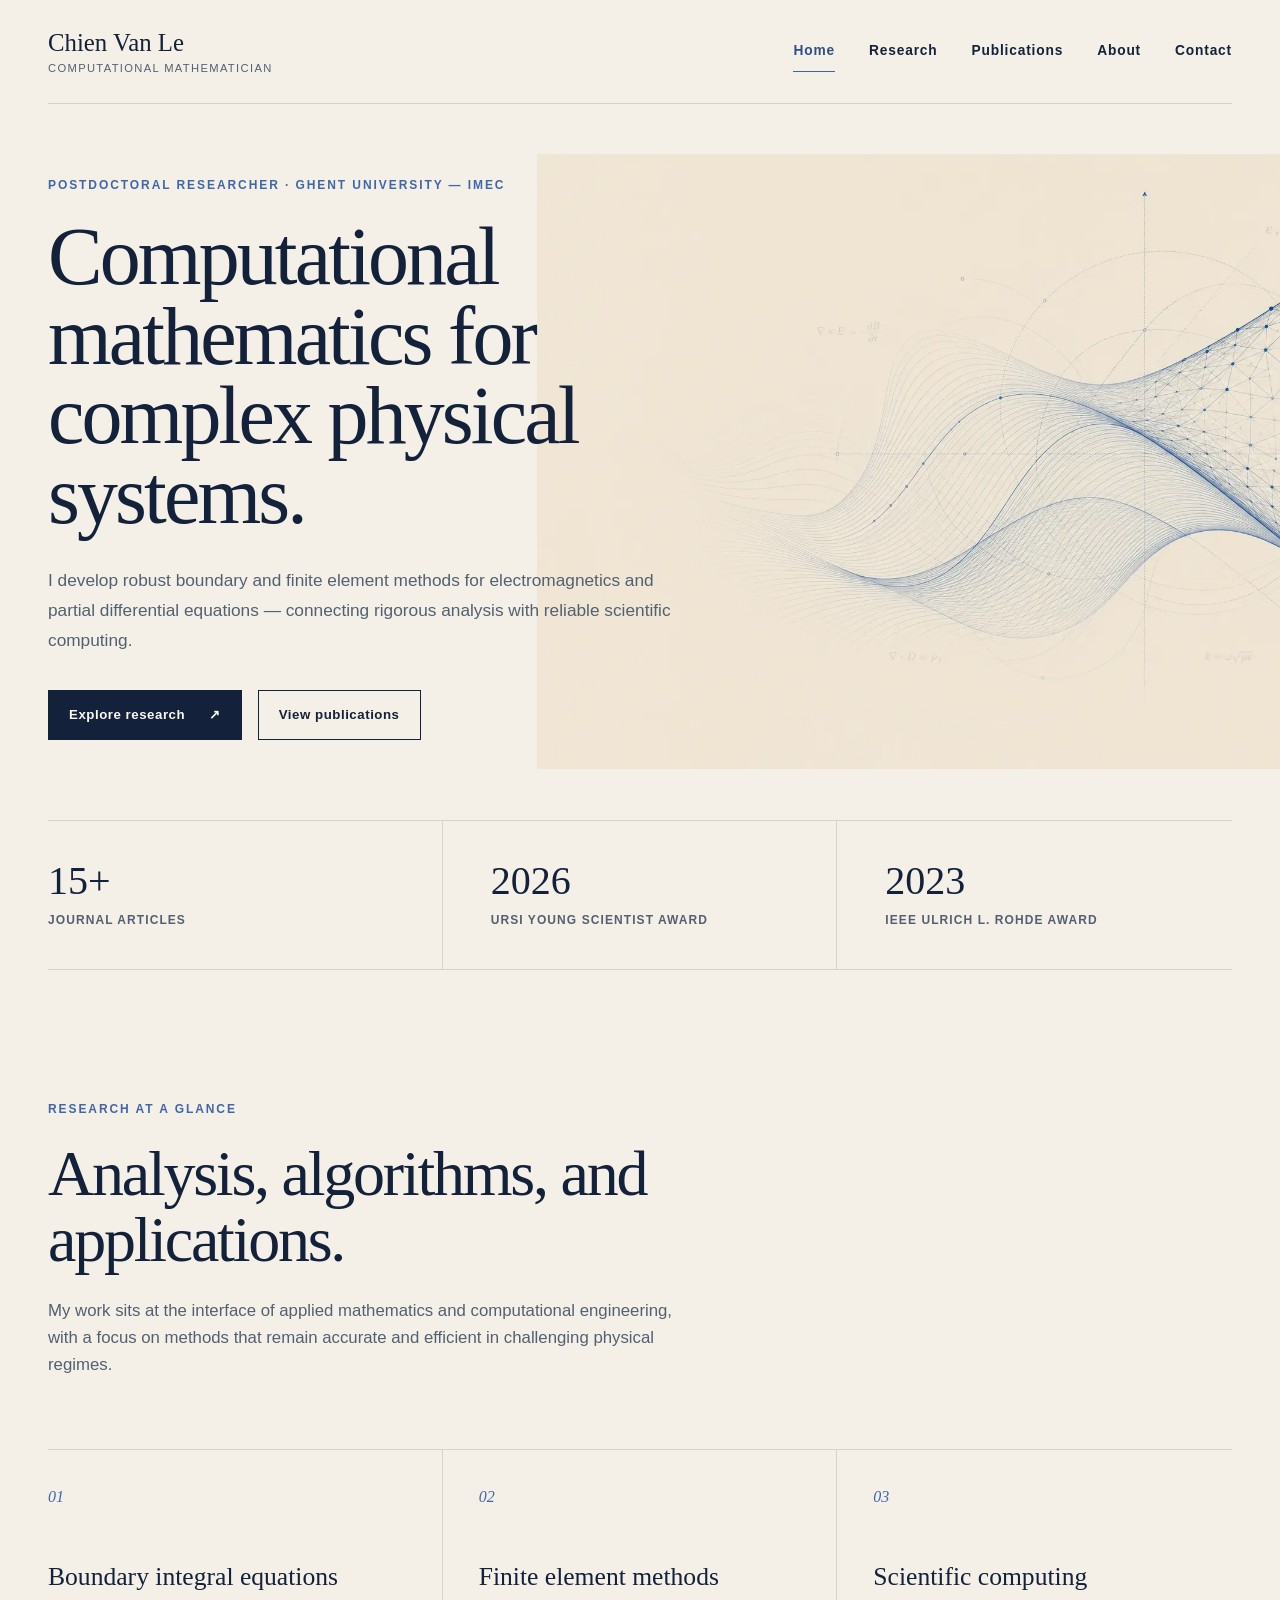
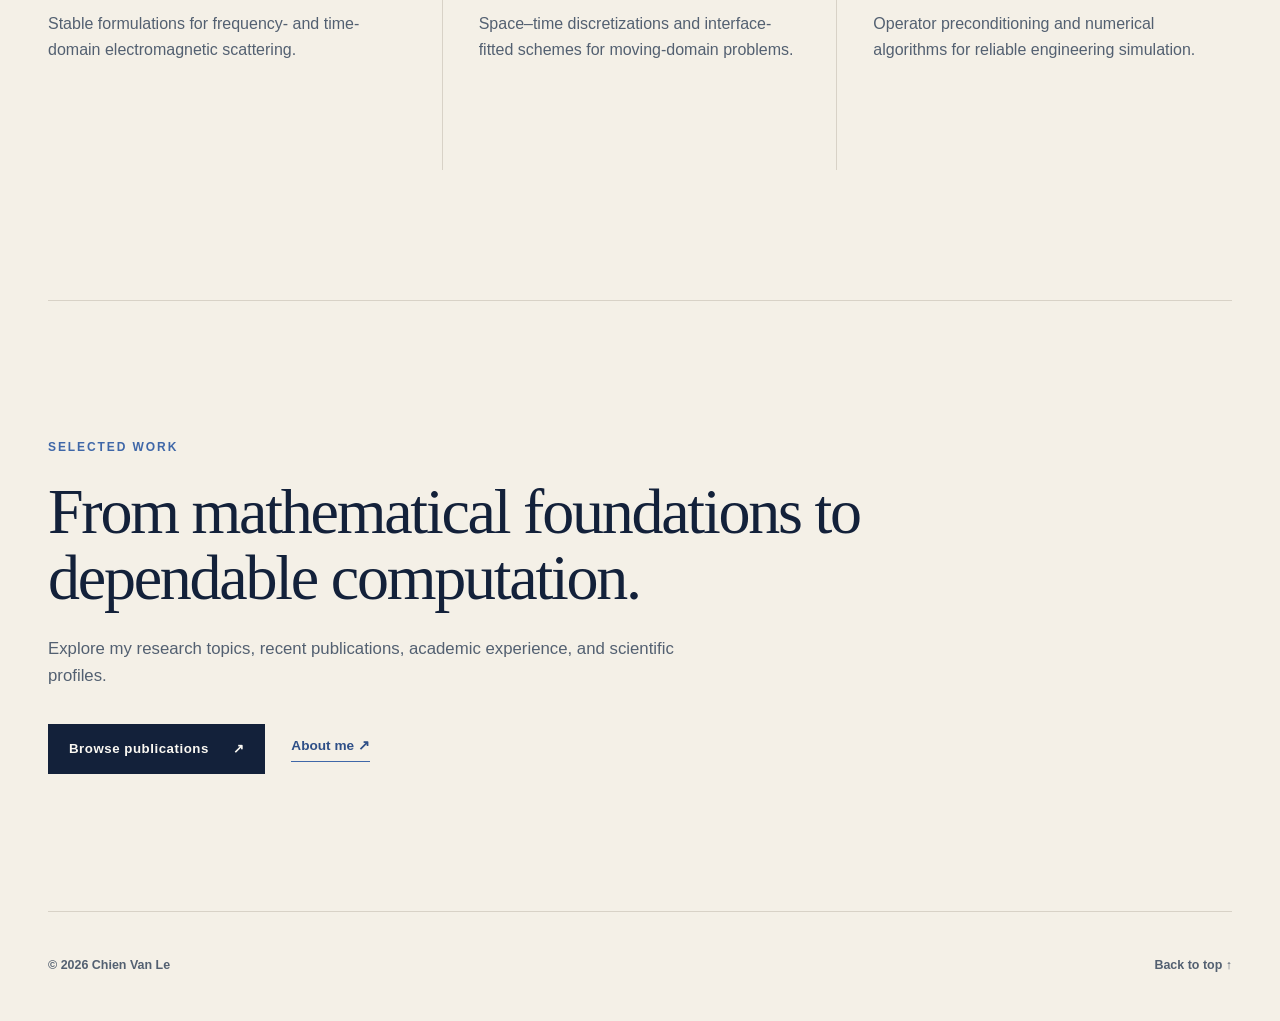
==== index.html @ b1a0a0b7 "finalized" ====
<!doctype html>
<html lang="en">
  <head>
    <meta charset="UTF-8" />
    <meta name="viewport" content="width=device-width, initial-scale=1.0" />
    <meta name="description" content="Academic website of Chien Van Le" />
    <meta name="theme-color" content="#f4f0e7" />
    <title>Academic website of Chien Van Le</title>
    <link rel="icon" href="assets/favicon.svg" type="image/svg+xml" />
    <link rel="stylesheet" href="styles.css" />
  </head>
  <body>
    <main>
      <header class="site-header">
        <a class="brand" href="index.html"><span>Chien Van Le</span><small>Computational mathematician</small></a>
        <nav aria-label="Main navigation">
          <a class="active" href="index.html" aria-current="page">Home</a>
          <a href="research.html">Research</a>
          <a href="publications.html">Publications</a>
          <a href="about.html">About</a>
          <a href="contact.html">Contact</a>
        </nav>
      </header>

      <section class="hero" id="top">
        <div class="hero-copy">
          <p class="eyebrow">Postdoctoral Researcher · Ghent University — imec</p>
          <h1>Computational mathematics for complex physical systems.</h1>
          <p class="intro">
            I develop robust boundary and finite element methods for electromagnetics and partial differential equations —
            connecting rigorous analysis with reliable scientific computing.
          </p>
          <div class="hero-actions">
            <a class="button primary" href="research.html">Explore research <span aria-hidden="true">↗</span></a>
            <a class="button secondary" href="publications.html">View publications</a>
          </div>
        </div>
        <div class="hero-art">
          <img class="editorial-background" src="assets/editorial-mathematics-hero.webp" alt="" width="1365" height="1024" aria-hidden="true" />
        </div>
      </section>

      <section class="highlights" aria-label="Career highlights">
        <div><strong>15+</strong><span>Journal articles</span></div>
        <div><strong>2026</strong><span>URSI Young Scientist Award</span></div>
        <div><strong>2023</strong><span>IEEE Ulrich L. Rohde Award</span></div>
      </section>

      <section class="section research-section">
        <div class="section-heading">
          <p class="eyebrow">Research at a glance</p>
          <h2>Analysis, algorithms, and applications.</h2>
          <p>
            My work sits at the interface of applied mathematics and
            computational engineering, with a focus on methods that remain
            accurate and efficient in challenging physical regimes.
          </p>
        </div>
        <div class="research-grid">
          <article><span>01</span><h3>Boundary integral equations</h3><p>Stable formulations for frequency- and time-domain electromagnetic scattering.</p></article>
          <article><span>02</span><h3>Finite element methods</h3><p>Space–time discretizations and interface-fitted schemes for moving-domain problems.</p></article>
          <article><span>03</span><h3>Scientific computing</h3><p>Operator preconditioning and numerical algorithms for reliable engineering simulation.</p></article>
        </div>
      </section>

      <section class="contact-section">
        <p class="eyebrow">Selected work</p>
        <h2>From mathematical foundations to dependable computation.</h2>
        <p>Explore my research topics, recent publications, academic experience, and scientific profiles.</p>
        <div class="contact-actions">
          <a class="button primary" href="publications.html">Browse publications <span aria-hidden="true">↗</span></a>
          <a class="text-link" href="about.html">About me ↗</a>
        </div>
      </section>

      <footer><span>© 2026 Chien Van Le</span><a href="#top">Back to top ↑</a></footer>
    </main>
  </body>
</html>
---- styles.css ----
:root {
  --ivory: #f4f0e7;
  --paper: #faf8f2;
  --ink: #13213a;
  --ink-soft: #536071;
  --cobalt: #3f67a8;
  --cobalt-dark: #2e4f87;
  --rule: #d8d2c7;
  --serif: Georgia, "Times New Roman", serif;
  --sans: Arial, Helvetica, sans-serif;
}

* {
  box-sizing: border-box;
}

[hidden] {
  display: none !important;
}

html {
  scroll-behavior: smooth;
}

body {
  margin: 0;
  background: var(--ivory);
  color: var(--ink);
  font-family: var(--sans);
  font-size: 16px;
  line-height: 1.6;
}

a {
  color: inherit;
  text-decoration: none;
}

button,
a {
  -webkit-tap-highlight-color: transparent;
}

button:focus-visible,
a:focus-visible {
  outline: 3px solid rgba(63, 103, 168, 0.35);
  outline-offset: 4px;
}

main {
  overflow: hidden;
}

.site-header,
.hero,
.highlights,
.section,
.contact-section,
footer {
  width: min(100% - 96px, 1280px);
  margin-inline: auto;
}

.site-header {
  min-height: 104px;
  display: flex;
  align-items: center;
  justify-content: space-between;
  border-bottom: 1px solid var(--rule);
}

.brand {
  display: flex;
  flex-direction: column;
  line-height: 1.2;
}

.brand span {
  font-family: var(--serif);
  font-size: 1.55rem;
}

.brand small {
  margin-top: 4px;
  color: var(--ink-soft);
  font-size: 0.7rem;
  letter-spacing: 0.12em;
  text-transform: uppercase;
}

nav {
  display: flex;
  gap: 34px;
}

nav a {
  position: relative;
  font-size: 0.86rem;
  font-weight: 700;
  letter-spacing: 0.06em;
}

nav a::after {
  content: "";
  position: absolute;
  right: 0;
  bottom: -9px;
  left: 0;
  height: 1px;
  background: var(--cobalt);
  transform: scaleX(0);
  transition: transform 220ms ease;
}

nav a:hover::after {
  transform: scaleX(1);
}

nav a.active {
  color: var(--cobalt-dark);
}

nav a.active::after {
  transform: scaleX(1);
}

.page-grid {
  display: grid;
  grid-template-columns: minmax(210px, 0.34fr) minmax(0, 1fr);
  gap: 80px;
}

.page-aside {
  color: var(--ink-soft);
  font-size: 0.88rem;
}

.page-aside p {
  position: sticky;
  top: 32px;
}

.content-stack {
  display: grid;
  gap: 70px;
}

.content-stack > section {
  padding-bottom: 60px;
  border-bottom: 1px solid var(--rule);
}

.content-stack > section:last-child {
  padding-bottom: 0;
  border-bottom: 0;
}

.content-stack h2 {
  margin-bottom: 28px;
  font-size: clamp(2.3rem, 4vw, 3.8rem);
  line-height: 1.05;
}

.content-stack h3 {
  font-family: var(--serif);
  font-size: 1.45rem;
  font-weight: 400;
}

.clean-list {
  margin: 0;
  padding: 0;
  list-style: none;
  border-top: 1px solid var(--ink);
}

.clean-list li {
  display: grid;
  grid-template-columns: 120px 1fr;
  gap: 28px;
  padding: 24px 0;
  border-bottom: 1px solid var(--rule);
}

.clean-list time {
  color: var(--cobalt);
  font-size: 0.75rem;
  font-weight: 800;
  letter-spacing: 0.08em;
}

.profile-links {
  display: grid;
  grid-template-columns: repeat(2, minmax(0, 1fr));
  gap: 12px;
}

.profile-links a,
.contact-card {
  padding: 22px;
  border: 1px solid var(--rule);
  background: rgba(250, 248, 242, 0.42);
}

.contact-grid {
  display: grid;
  grid-template-columns: repeat(2, minmax(0, 1fr));
  gap: 20px;
}

.contact-card h3 {
  margin-bottom: 12px;
}

.contact-card p {
  margin-bottom: 6px;
  color: var(--ink-soft);
}

.publication-summary {
  color: var(--ink-soft);
  font-size: 0.9rem;
}

.hero {
  min-height: 670px;
  display: grid;
  grid-template-columns: minmax(0, 1.08fr) minmax(390px, 0.92fr);
  align-items: center;
  position: relative;
}

.hero-copy {
  position: relative;
  z-index: 2;
  padding: 72px 0 80px;
  animation: reveal 700ms ease both;
}

.eyebrow {
  margin: 0 0 22px;
  color: var(--cobalt);
  font-size: 0.75rem;
  font-weight: 800;
  letter-spacing: 0.16em;
  text-transform: uppercase;
}

h1,
h2,
h3,
p {
  margin-top: 0;
}

h1,
h2 {
  font-family: var(--serif);
  font-weight: 400;
  letter-spacing: -0.035em;
}

h1 {
  max-width: 800px;
  margin-bottom: 30px;
  font-size: clamp(4rem, 6.4vw, 6rem);
  line-height: 0.97;
}

.intro {
  max-width: 680px;
  margin-bottom: 34px;
  color: var(--ink-soft);
  font-size: 1.08rem;
  line-height: 1.75;
}

.hero-actions,
.contact-actions {
  display: flex;
  align-items: center;
  flex-wrap: wrap;
  gap: 16px;
}

.button {
  min-height: 50px;
  display: inline-flex;
  align-items: center;
  justify-content: center;
  gap: 24px;
  padding: 12px 20px;
  border: 1px solid var(--ink);
  font-size: 0.83rem;
  font-weight: 800;
  letter-spacing: 0.04em;
  transition:
    background 220ms ease,
    color 220ms ease,
    transform 220ms ease;
}

.button:hover {
  transform: translateY(-2px);
}

.button.primary {
  background: var(--ink);
  color: var(--paper);
}

.button.primary:hover {
  background: var(--cobalt-dark);
  border-color: var(--cobalt-dark);
}

.button.secondary:hover {
  background: rgba(63, 103, 168, 0.08);
}

.hero-art {
  width: 820px;
  height: 680px;
  margin-left: -150px;
  display: grid;
  place-items: center;
  pointer-events: none;
}

.editorial-background {
  width: 100%;
  height: 100%;
  display: block;
  object-fit: contain;
  mix-blend-mode: multiply;
}

.field-lines {
  width: 100%;
  height: 100%;
  overflow: visible;
}

.field-lines .contours,
.field-lines .mesh {
  fill: none;
  stroke: var(--cobalt);
  stroke-width: 1;
  vector-effect: non-scaling-stroke;
}

.field-lines .contours {
  opacity: 0.36;
  stroke-width: 1.2;
}

.field-lines .mesh {
  opacity: 0.2;
}

.field-lines .nodes {
  fill: var(--cobalt);
  opacity: 0.48;
}

.field-lines text {
  fill: var(--cobalt);
  font-family: var(--serif);
  font-size: 14px;
  opacity: 0.52;
}

.highlights {
  min-height: 150px;
  display: grid;
  grid-template-columns: repeat(3, 1fr);
  border-top: 1px solid var(--rule);
  border-bottom: 1px solid var(--rule);
}

.highlights div {
  display: flex;
  flex-direction: column;
  justify-content: center;
  padding: 28px 48px;
  border-right: 1px solid var(--rule);
}

.highlights div:first-child {
  padding-left: 0;
}

.highlights div:last-child {
  border-right: 0;
}

.highlights strong {
  font-family: var(--serif);
  font-size: 2.5rem;
  font-weight: 400;
  line-height: 1.1;
}

.highlights span {
  margin-top: 8px;
  color: var(--ink-soft);
  font-size: 0.75rem;
  font-weight: 800;
  letter-spacing: 0.09em;
  text-transform: uppercase;
}

.section {
  padding-block: 130px;
  border-bottom: 1px solid var(--rule);
}

.section-heading {
  max-width: 780px;
  margin-bottom: 70px;
}

.section-heading.compact {
  max-width: 720px;
}

.section-heading h2,
.contact-section h2 {
  margin-bottom: 24px;
  font-size: clamp(3rem, 5vw, 5rem);
  line-height: 1.04;
}

.section-heading > p:last-child {
  max-width: 650px;
  color: var(--ink-soft);
  font-size: 1.05rem;
}

.research-grid {
  display: grid;
  grid-template-columns: repeat(3, 1fr);
  border-top: 1px solid var(--rule);
}

.research-grid article {
  min-height: 320px;
  padding: 34px 36px 34px 0;
  border-right: 1px solid var(--rule);
}

.research-grid article + article {
  padding-left: 36px;
}

.research-grid article:last-child {
  padding-right: 0;
  border-right: 0;
}

.research-grid article > span {
  color: var(--cobalt);
  font-family: var(--serif);
  font-style: italic;
}

.research-grid h3,
.timeline-list h3,
.publication-list h3,
.experience-columns article h3 {
  font-family: var(--serif);
  font-size: 1.6rem;
  font-weight: 400;
  line-height: 1.25;
}

.research-grid h3 {
  margin: 52px 0 18px;
}

.research-grid p,
.timeline-list p,
.publication-list p,
.experience-columns p {
  color: var(--ink-soft);
}

.awards-section {
  display: grid;
  grid-template-columns: minmax(300px, 0.8fr) minmax(460px, 1.2fr);
  gap: 80px;
}

.timeline-list {
  border-top: 1px solid var(--rule);
}

.timeline-list article {
  display: grid;
  grid-template-columns: 80px 1fr;
  gap: 24px;
  padding: 26px 0;
  border-bottom: 1px solid var(--rule);
}

.timeline-list time,
.experience-columns time {
  color: var(--cobalt);
  font-size: 0.76rem;
  font-weight: 800;
  letter-spacing: 0.08em;
  text-transform: uppercase;
}

.timeline-list h3 {
  margin-bottom: 8px;
}

.timeline-list p {
  margin-bottom: 0;
}

.publication-heading {
  max-width: none;
  display: flex;
  align-items: end;
  justify-content: space-between;
  gap: 40px;
}

.text-link {
  padding-bottom: 4px;
  border-bottom: 1px solid var(--cobalt);
  color: var(--cobalt-dark);
  font-size: 0.85rem;
  font-weight: 800;
}

.publication-filters {
  display: flex;
  gap: 8px;
  margin-bottom: 30px;
}

.publication-filters button {
  padding: 9px 16px;
  border: 1px solid var(--rule);
  background: transparent;
  color: var(--ink-soft);
  cursor: pointer;
  font: 700 0.75rem var(--sans);
  letter-spacing: 0.05em;
}

.publication-filters button:hover,
.publication-filters button.active {
  border-color: var(--ink);
  background: var(--ink);
  color: var(--paper);
}

.publication-list {
  border-top: 1px solid var(--ink);
}

.publication-list article {
  display: grid;
  grid-template-columns: 160px 1fr;
  gap: 32px;
  padding: 28px 0;
  border-bottom: 1px solid var(--rule);
}

.publication-meta {
  display: flex;
  gap: 14px;
  color: var(--cobalt);
  font-size: 0.72rem;
  font-weight: 800;
  letter-spacing: 0.07em;
  text-transform: uppercase;
}

.publication-list h3 {
  margin-bottom: 9px;
  font-size: 1.35rem;
}

.publication-list p {
  margin-bottom: 4px;
  font-size: 0.9rem;
}

.publication-list .venue {
  color: var(--ink);
  font-style: italic;
}

.experience-columns {
  display: grid;
  grid-template-columns: 1fr 1fr;
  gap: 100px;
}

.column-label {
  margin: 0 0 26px;
  padding-bottom: 12px;
  border-bottom: 1px solid var(--ink);
  color: var(--cobalt);
  font-size: 0.75rem;
  letter-spacing: 0.1em;
  text-transform: uppercase;
}

.experience-columns article {
  padding: 0 0 28px 110px;
  position: relative;
}

.experience-columns time {
  position: absolute;
  left: 0;
  top: 5px;
}

.experience-columns article h3 {
  margin-bottom: 5px;
}

.experience-columns article p {
  margin-bottom: 5px;
}

.experience-columns .detail {
  font-family: var(--serif);
  font-style: italic;
}

.contact-section {
  min-height: 610px;
  display: flex;
  flex-direction: column;
  justify-content: center;
}

.contact-section h2 {
  max-width: 930px;
}

.contact-section > p:not(.eyebrow) {
  max-width: 650px;
  margin-bottom: 34px;
  color: var(--ink-soft);
  font-size: 1.05rem;
}

.contact-actions {
  gap: 26px;
}

footer {
  min-height: 110px;
  display: flex;
  align-items: center;
  justify-content: space-between;
  border-top: 1px solid var(--rule);
  color: var(--ink-soft);
  font-size: 0.78rem;
  font-weight: 700;
}

@keyframes reveal {
  from {
    opacity: 0;
    transform: translateY(14px);
  }
  to {
    opacity: 1;
    transform: translateY(0);
  }
}

@media (max-width: 980px) {
  .site-header,
  .hero,
  .highlights,
  .section,
  .contact-section,
  footer {
    width: min(100% - 48px, 1280px);
  }

  .hero {
    min-height: 710px;
    grid-template-columns: 1fr;
  }

  .hero-copy {
    max-width: 760px;
  }

  .hero-art {
    position: absolute;
    right: -250px;
    bottom: -70px;
    z-index: 0;
    opacity: 0.48;
  }

  .research-grid,
  .awards-section,
  .experience-columns,
  .page-grid {
    grid-template-columns: 1fr;
  }

  .research-grid article,
  .research-grid article + article {
    min-height: auto;
    padding: 34px 0;
    border-right: 0;
    border-bottom: 1px solid var(--rule);
  }

  .research-grid h3 {
    margin-top: 24px;
  }

  .awards-section,
  .experience-columns,
  .page-grid {
    gap: 50px;
  }

  .page-aside p {
    position: static;
    max-width: 650px;
  }
}

@media (max-width: 720px) {
  .site-header {
    min-height: 86px;
  }

  .brand span {
    font-size: 1.3rem;
  }

  .brand small,
  nav a:not(:last-child) {
    display: none;
  }

  nav {
    gap: 16px;
    overflow-x: auto;
  }

  nav a {
    white-space: nowrap;
  }

  nav a:not(:last-child) {
    display: block;
  }

  .site-header {
    align-items: flex-start;
    flex-direction: column;
    gap: 20px;
    padding: 22px 0;
  }

  h1 {
    font-size: clamp(3.25rem, 15vw, 4.7rem);
  }

  .hero {
    min-height: 720px;
  }

  .highlights {
    grid-template-columns: 1fr;
  }

  .highlights div,
  .highlights div:first-child {
    min-height: 118px;
    padding: 24px 0;
    border-right: 0;
    border-bottom: 1px solid var(--rule);
  }

  .highlights div:last-child {
    border-bottom: 0;
  }

  .section {
    padding-block: 90px;
  }

  .section-heading h2,
  .contact-section h2 {
    font-size: clamp(2.8rem, 13vw, 4.2rem);
  }

  .publication-heading {
    align-items: start;
    flex-direction: column;
  }

  .publication-filters {
    max-width: 100%;
    overflow-x: auto;
    padding-bottom: 8px;
  }

  .publication-filters button {
    white-space: nowrap;
  }

  .publication-list article {
    grid-template-columns: 1fr;
    gap: 12px;
  }

  .experience-columns article {
    padding-left: 0;
  }

  .experience-columns time {
    position: static;
    display: block;
    margin-bottom: 8px;
  }

  .contact-section {
    min-height: 570px;
  }

  footer {
    min-height: 100px;
  }

  .clean-list li,
  .profile-links,
  .contact-grid {
    grid-template-columns: 1fr;
  }
}

@media (prefers-reduced-motion: reduce) {
  html {
    scroll-behavior: auto;
  }

  *,
  *::before,
  *::after {
    animation-duration: 0.01ms !important;
    animation-iteration-count: 1 !important;
    transition-duration: 0.01ms !important;
  }
}
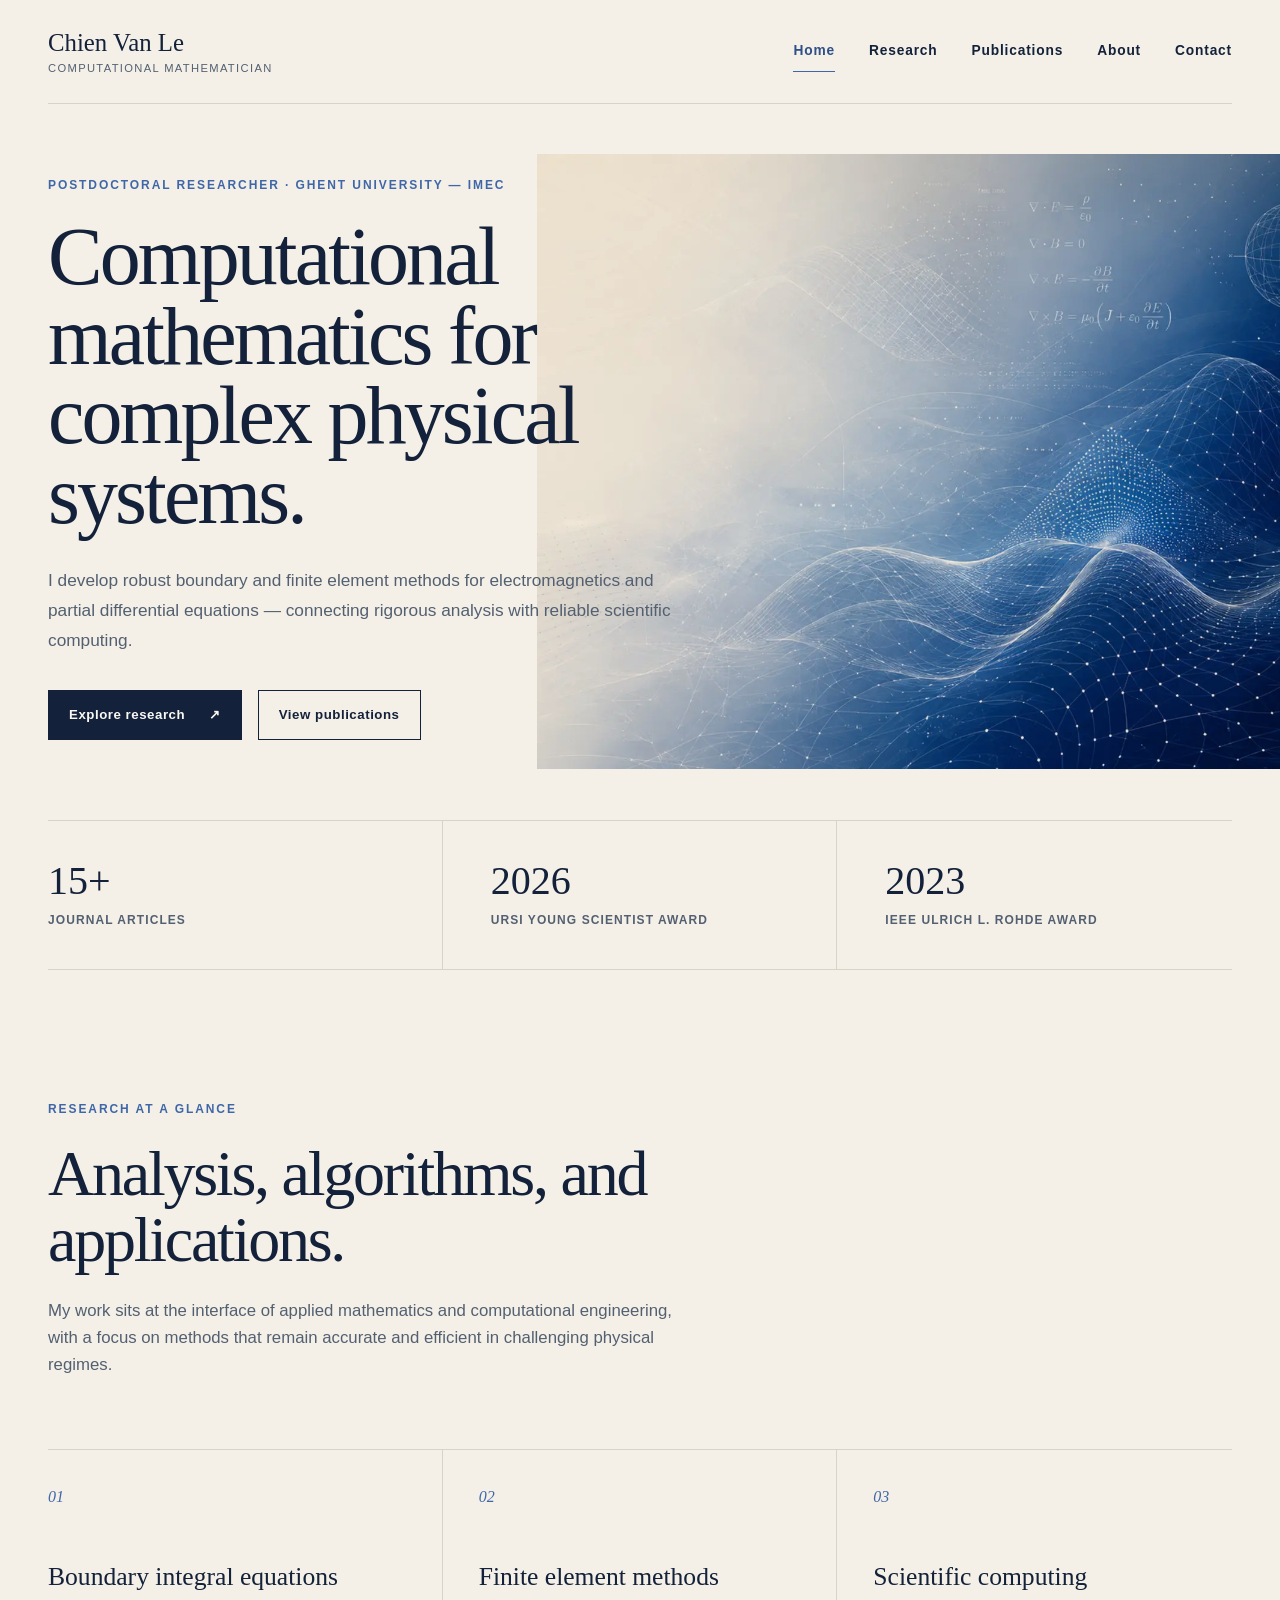
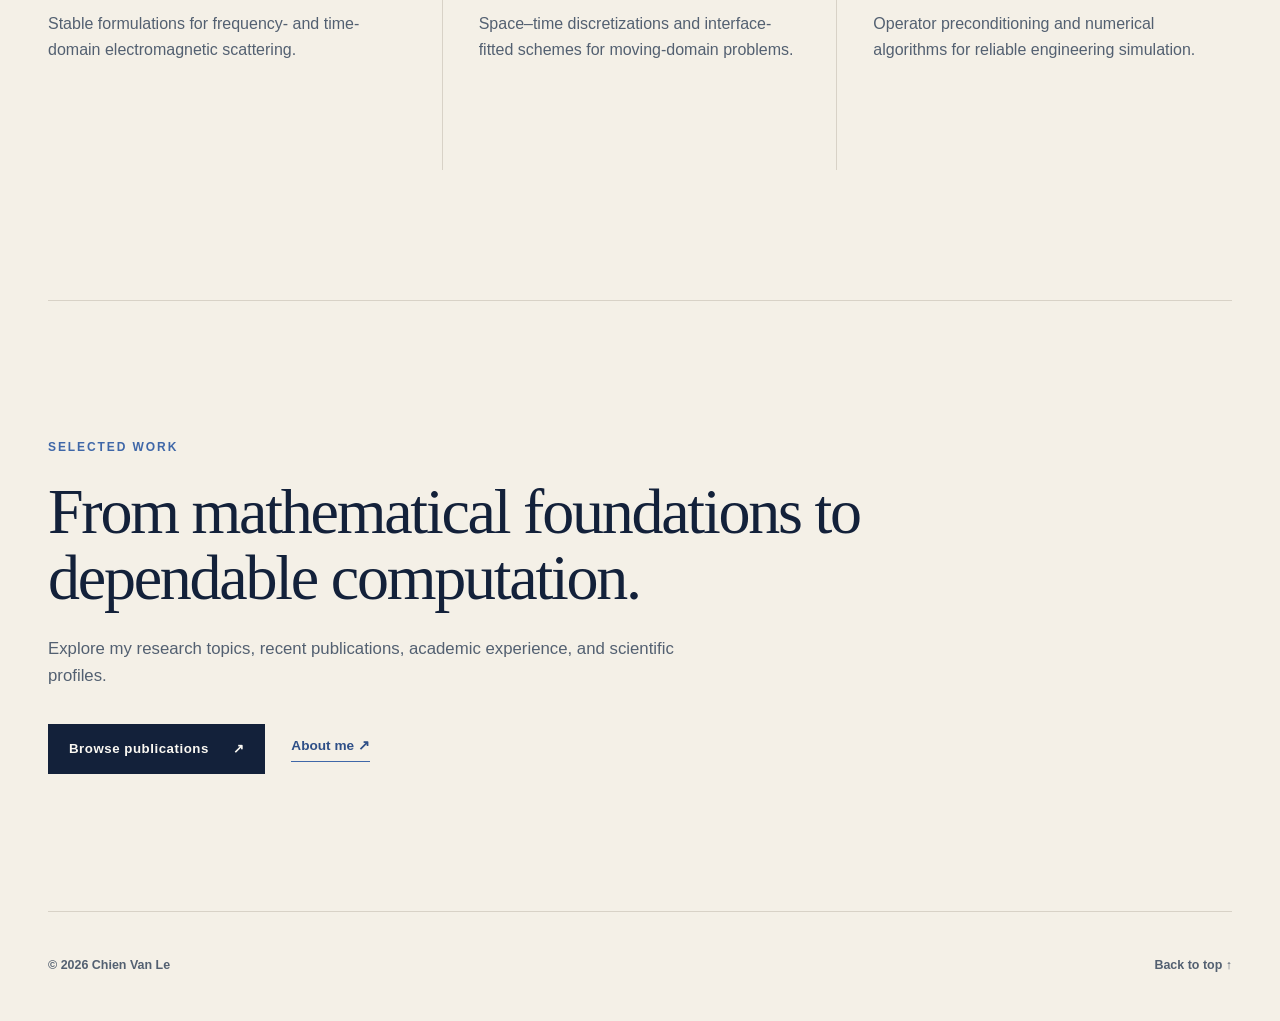
==== commit bdc9a09d: "new hero" ====
--- a/index.html
+++ b/index.html
@@ -36,7 +36,7 @@
           </div>
         </div>
         <div class="hero-art">
-          <img class="editorial-background" src="assets/editorial-mathematics-hero.webp" alt="" width="1365" height="1024" aria-hidden="true" />
+          <img class="editorial-background" src="assets/hero.webp" alt="" width="1365" height="1024" aria-hidden="true" />
         </div>
       </section>
 
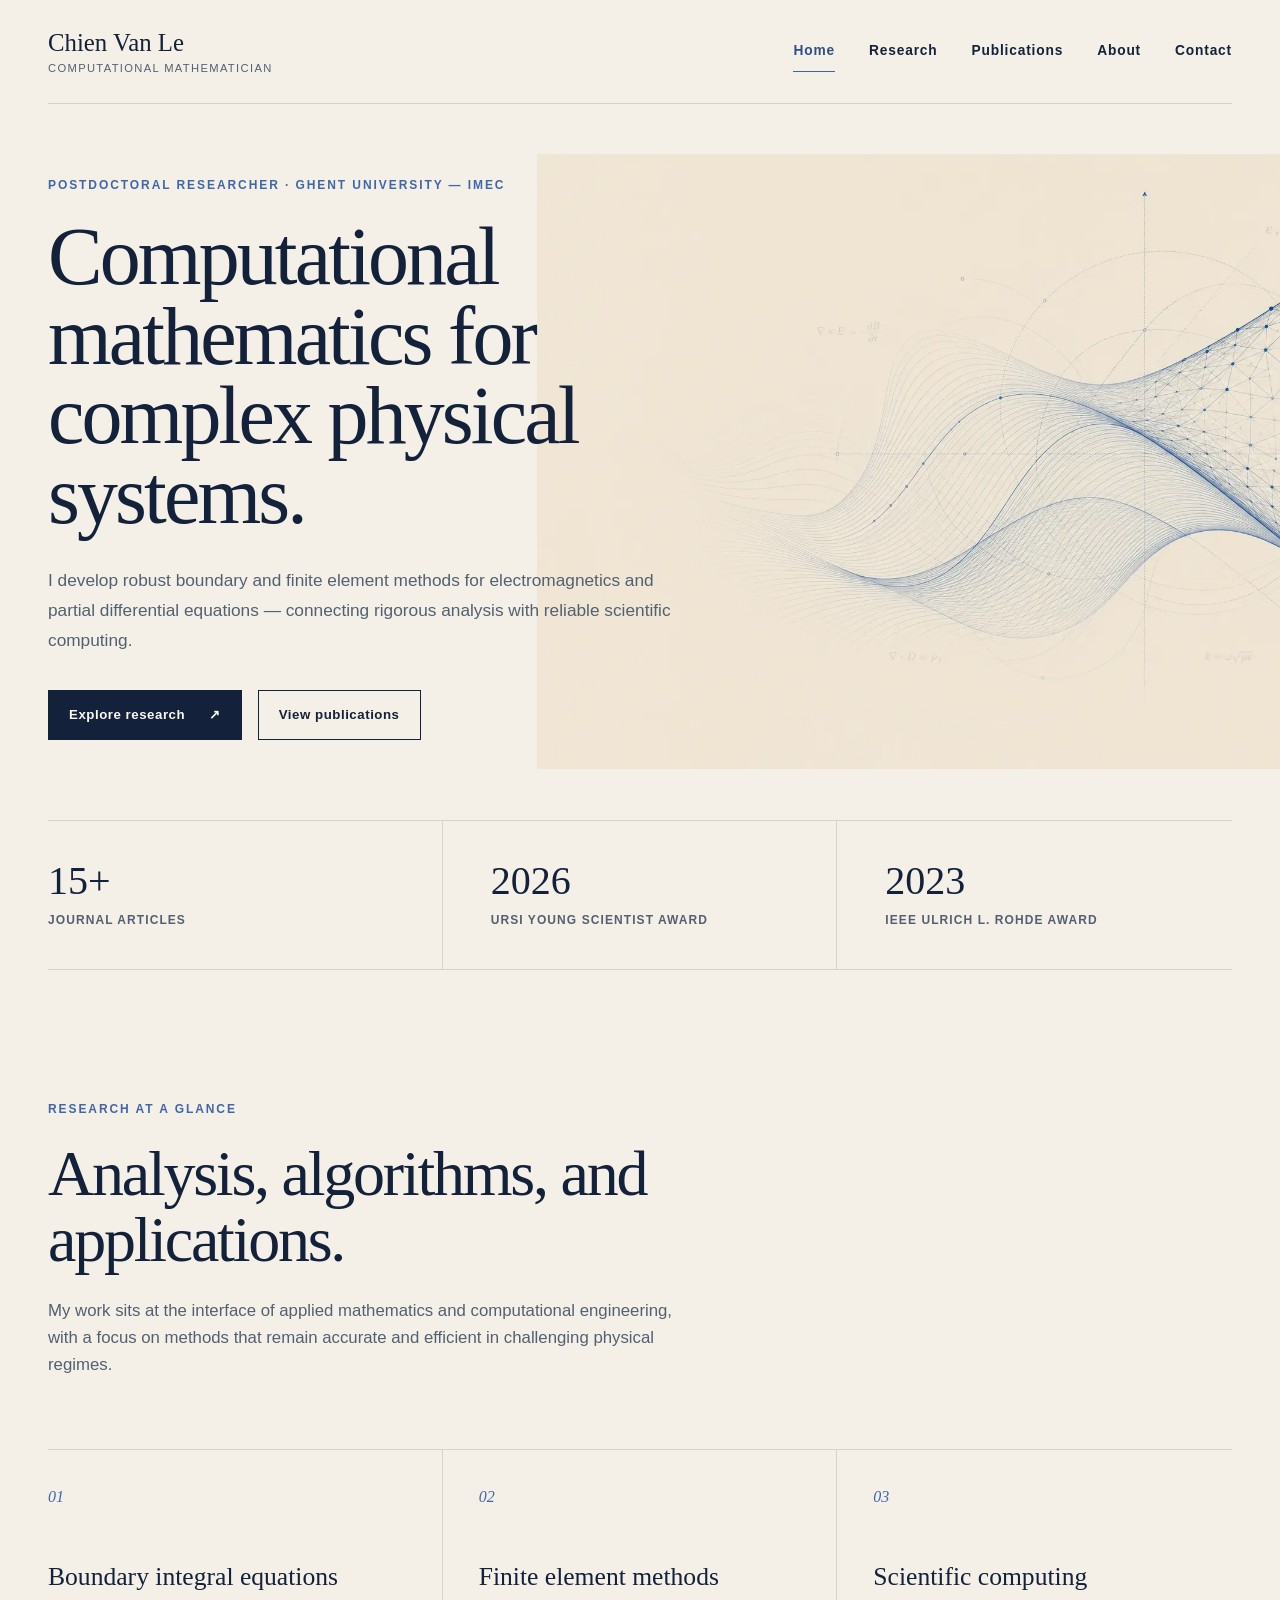
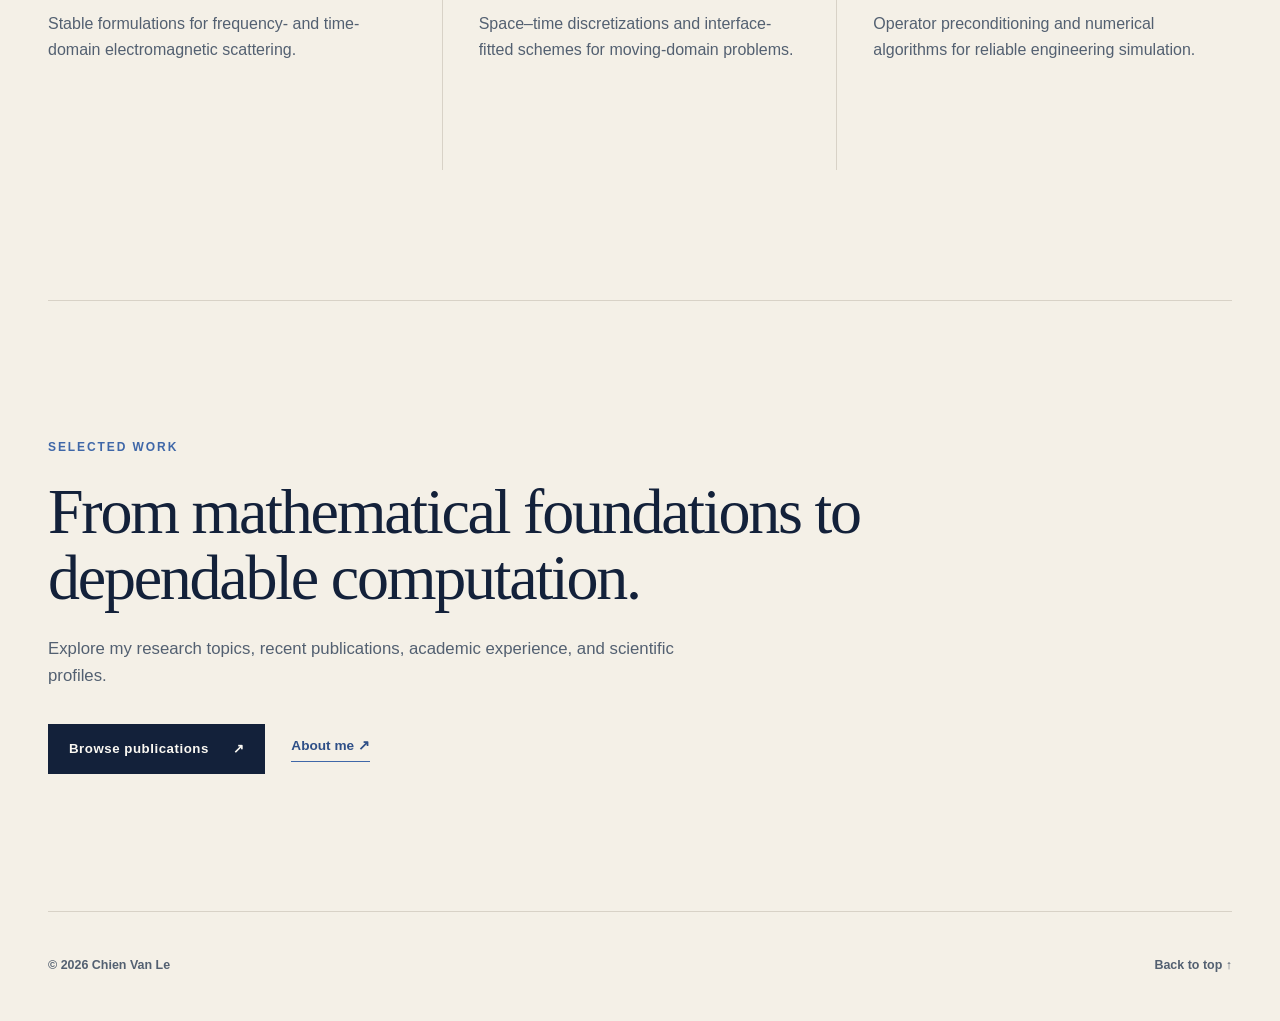
==== commit 267e86a1: "change back" ====
--- a/index.html
+++ b/index.html
@@ -36,7 +36,7 @@
           </div>
         </div>
         <div class="hero-art">
-          <img class="editorial-background" src="assets/hero.webp" alt="" width="1365" height="1024" aria-hidden="true" />
+          <img class="editorial-background" src="assets/editorial-mathematics-hero.webp" alt="" width="1365" height="1024" aria-hidden="true" />
         </div>
       </section>
 
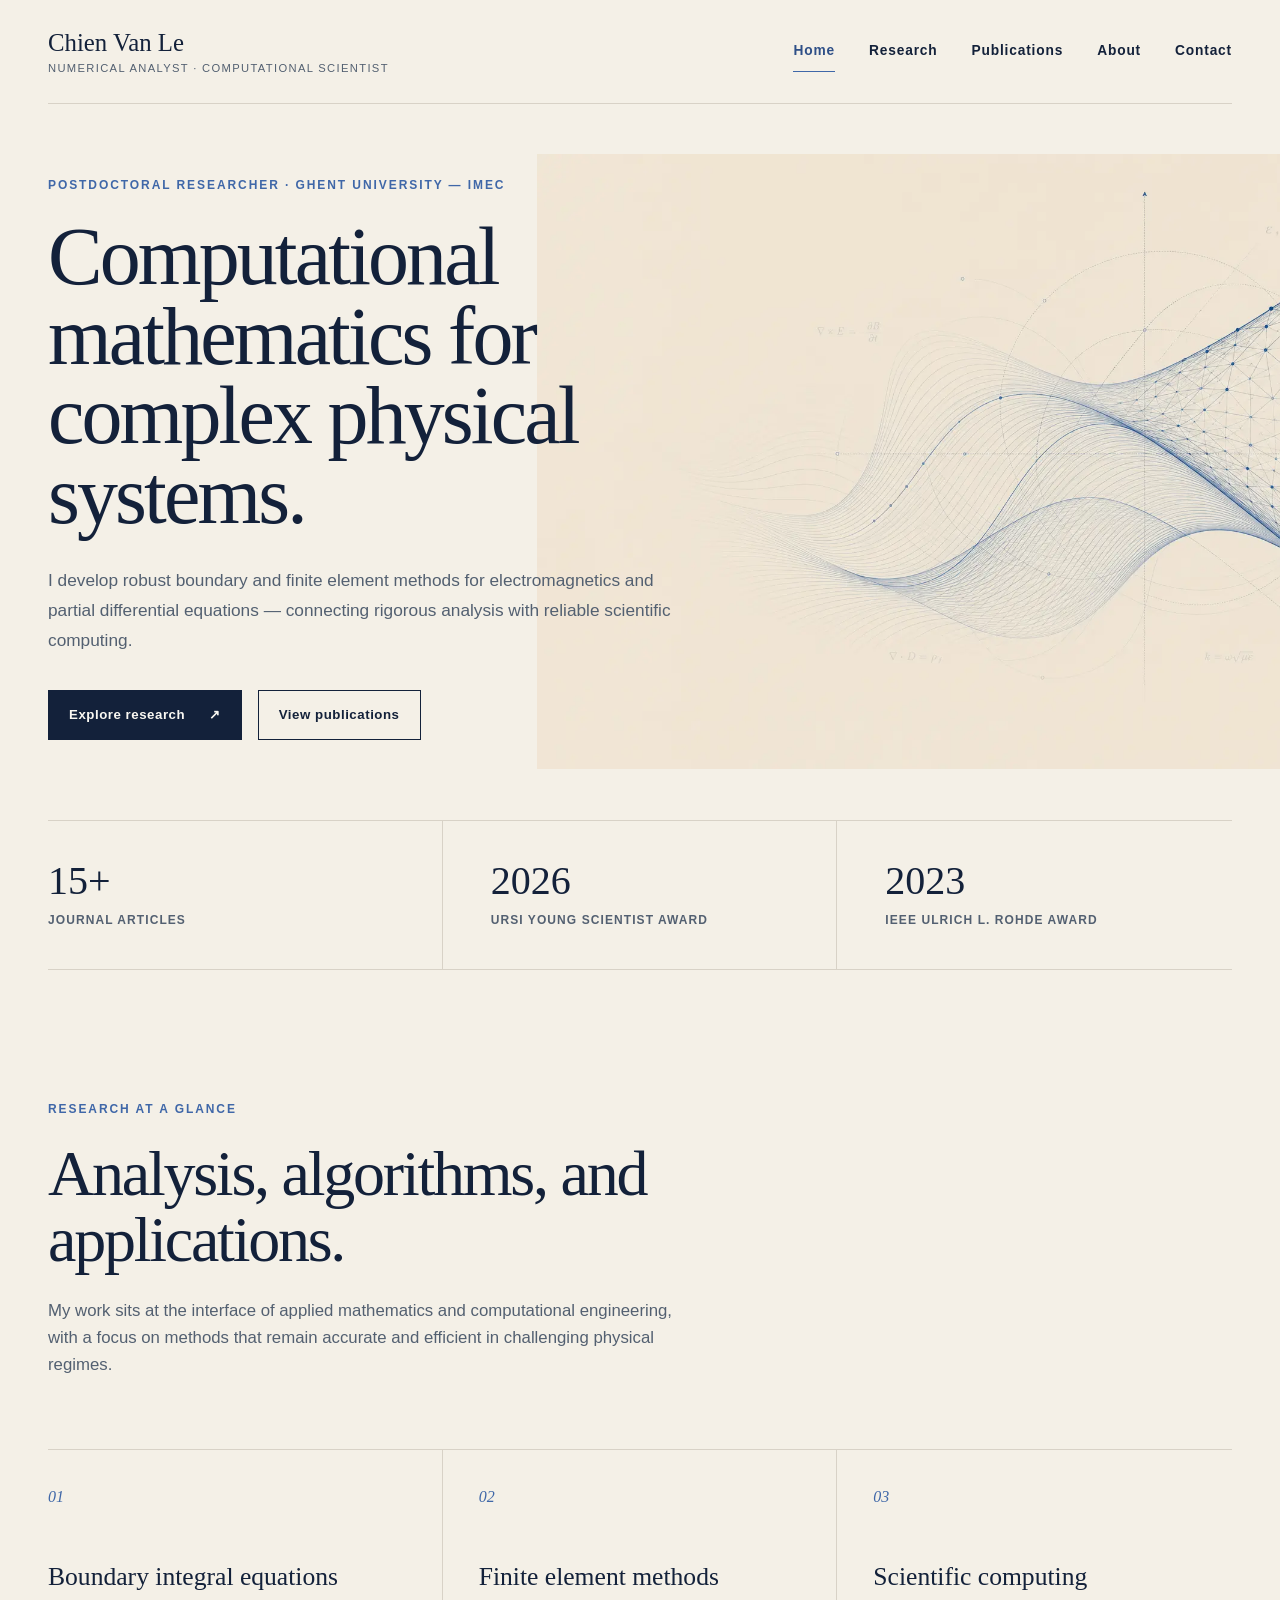
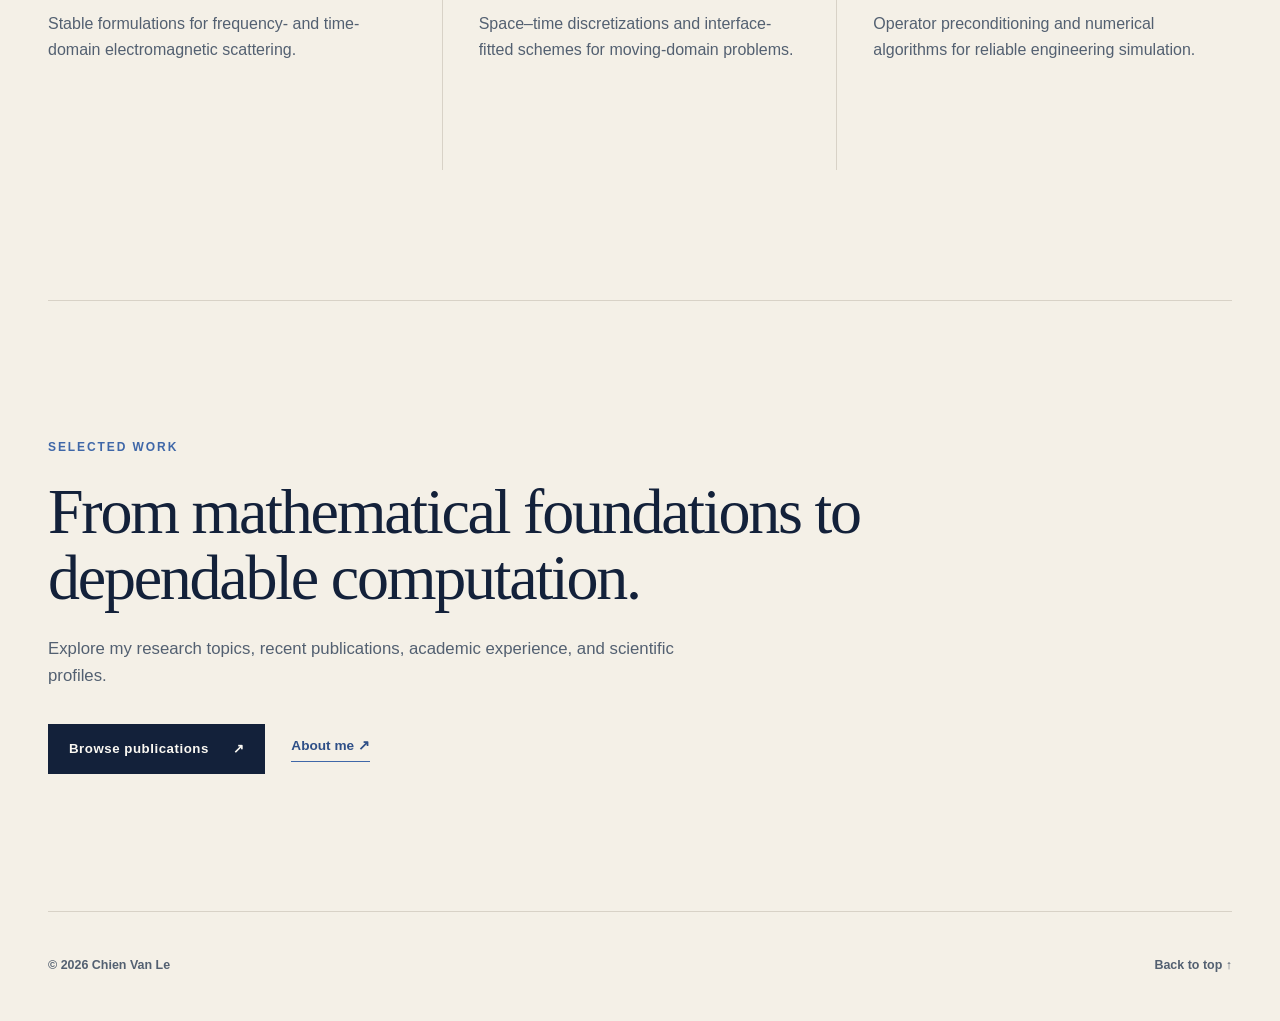
==== commit 920a4ae0: "test headline" ====
--- a/index.html
+++ b/index.html
@@ -12,7 +12,7 @@
   <body>
     <main>
       <header class="site-header">
-        <a class="brand" href="index.html"><span>Chien Van Le</span><small>Computational mathematician</small></a>
+        <a class="brand" href="index.html"><span>Chien Van Le</span><small>Numerical Analyst · Computational Scientist</small></a>
         <nav aria-label="Main navigation">
           <a class="active" href="index.html" aria-current="page">Home</a>
           <a href="research.html">Research</a>
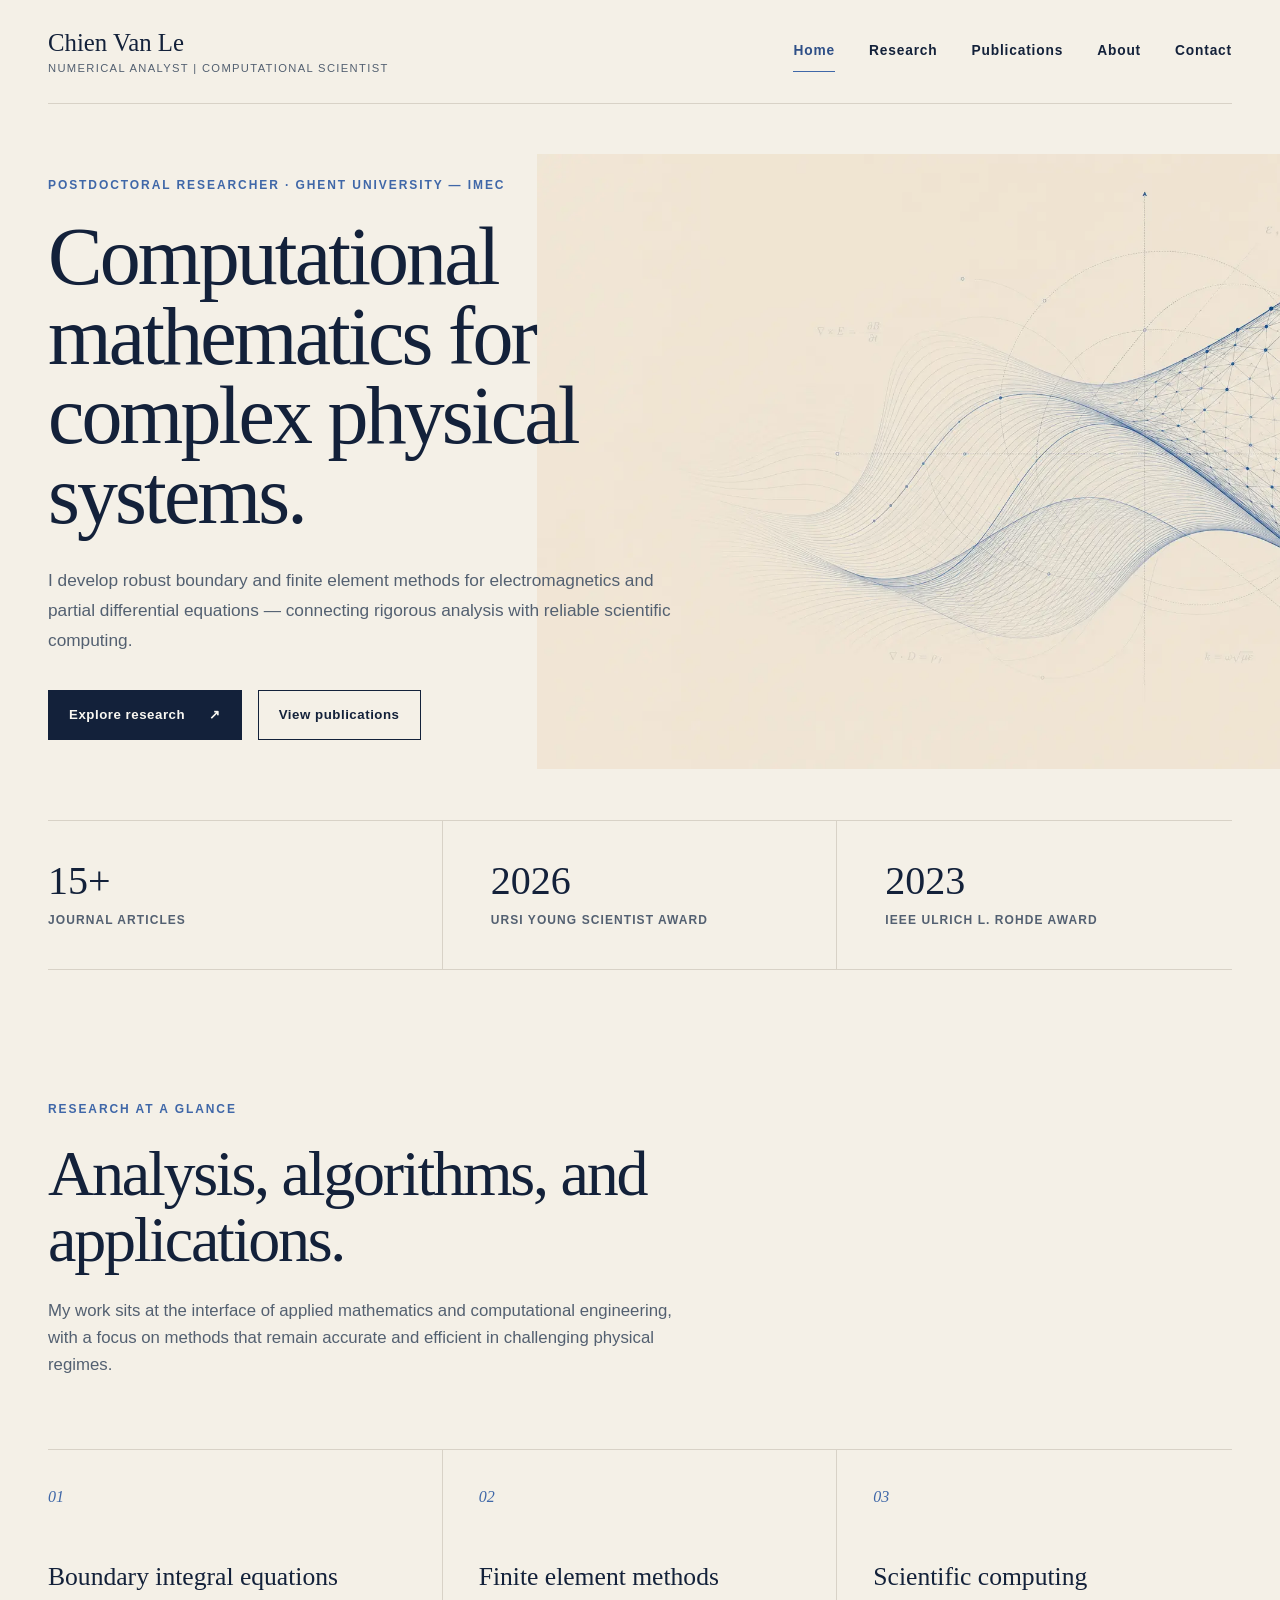
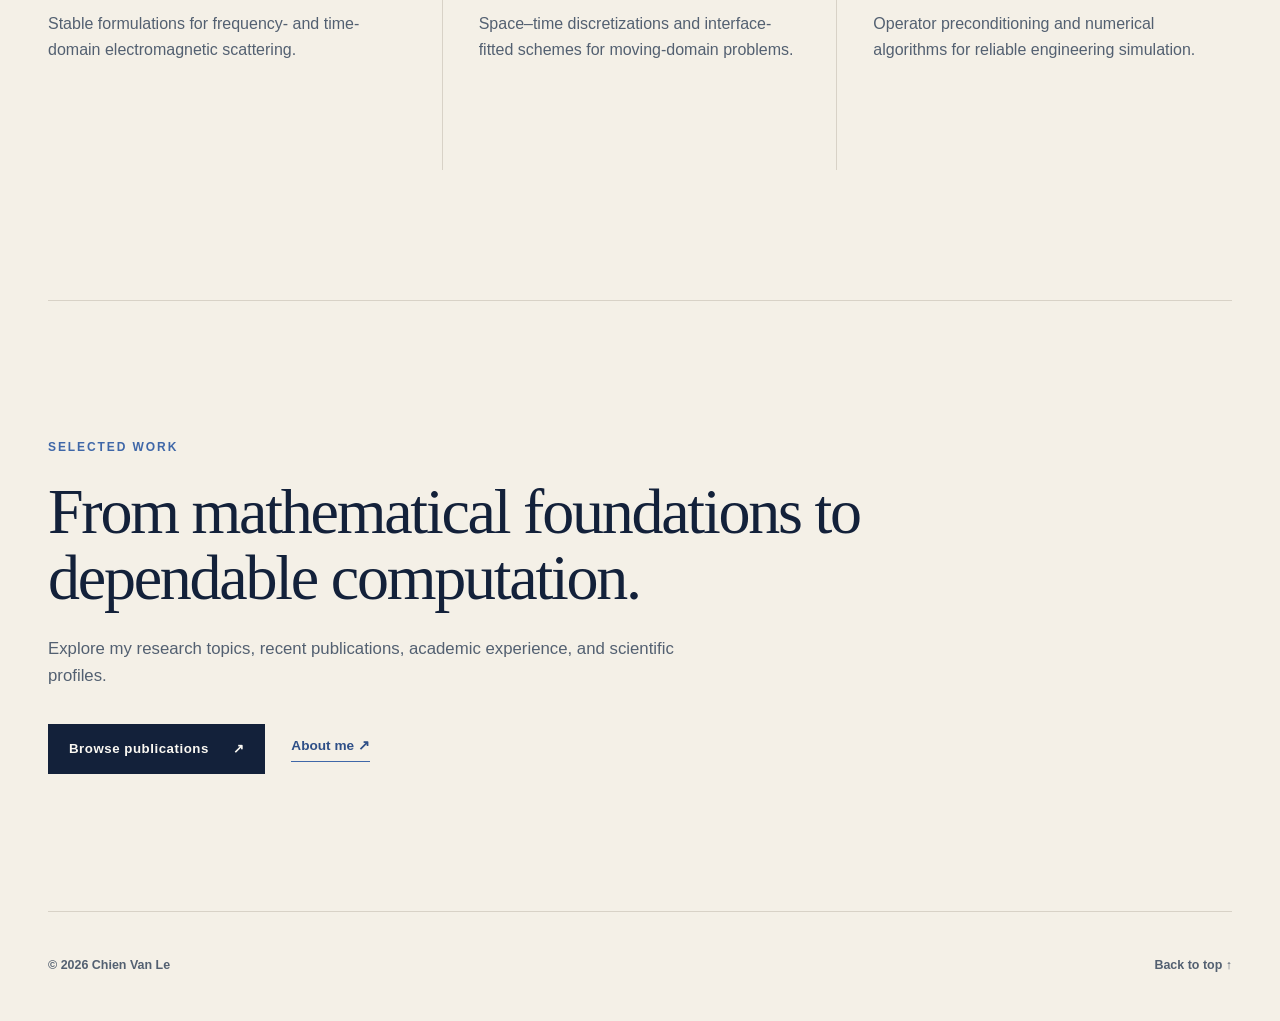
==== commit 12da72ba: "test" ====
--- a/index.html
+++ b/index.html
@@ -12,7 +12,7 @@
   <body>
     <main>
       <header class="site-header">
-        <a class="brand" href="index.html"><span>Chien Van Le</span><small>Numerical Analyst · Computational Scientist</small></a>
+        <a class="brand" href="index.html"><span>Chien Van Le</span><small>Numerical Analyst | Computational Scientist</small></a>
         <nav aria-label="Main navigation">
           <a class="active" href="index.html" aria-current="page">Home</a>
           <a href="research.html">Research</a>
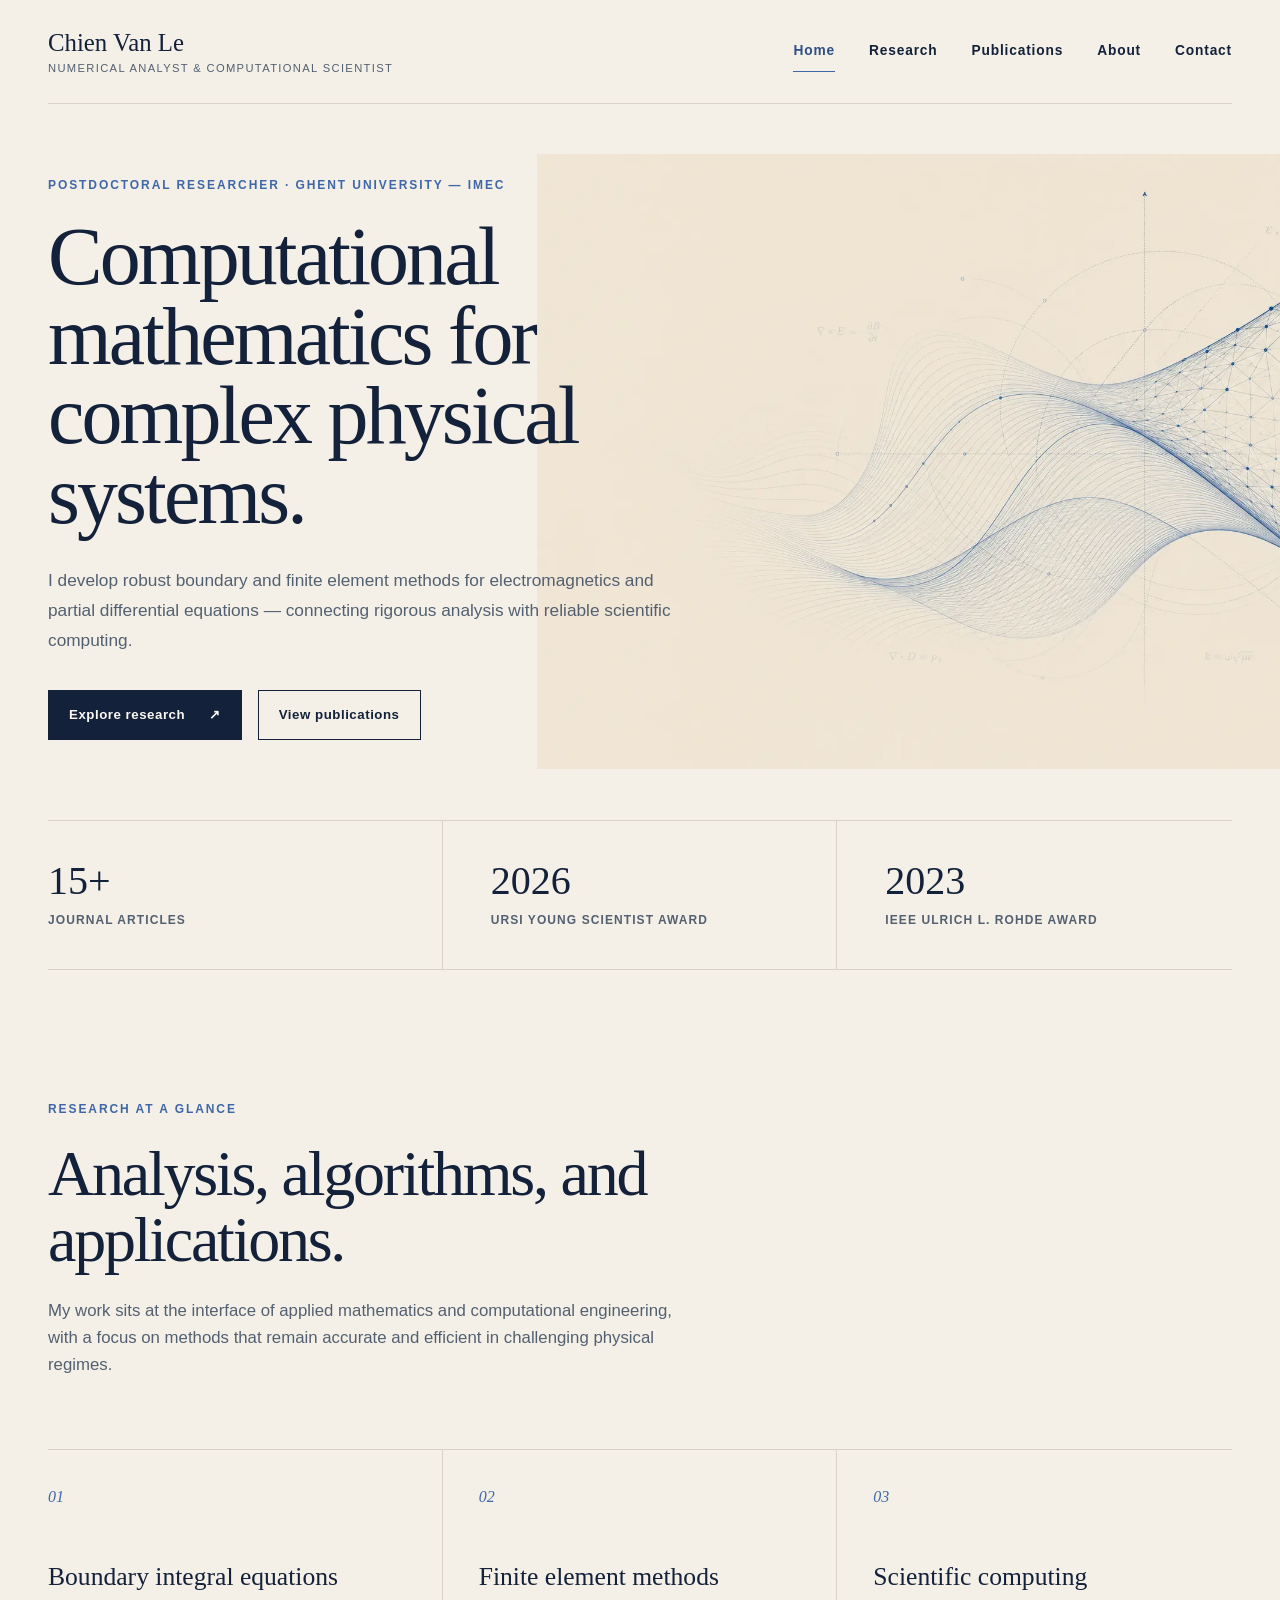
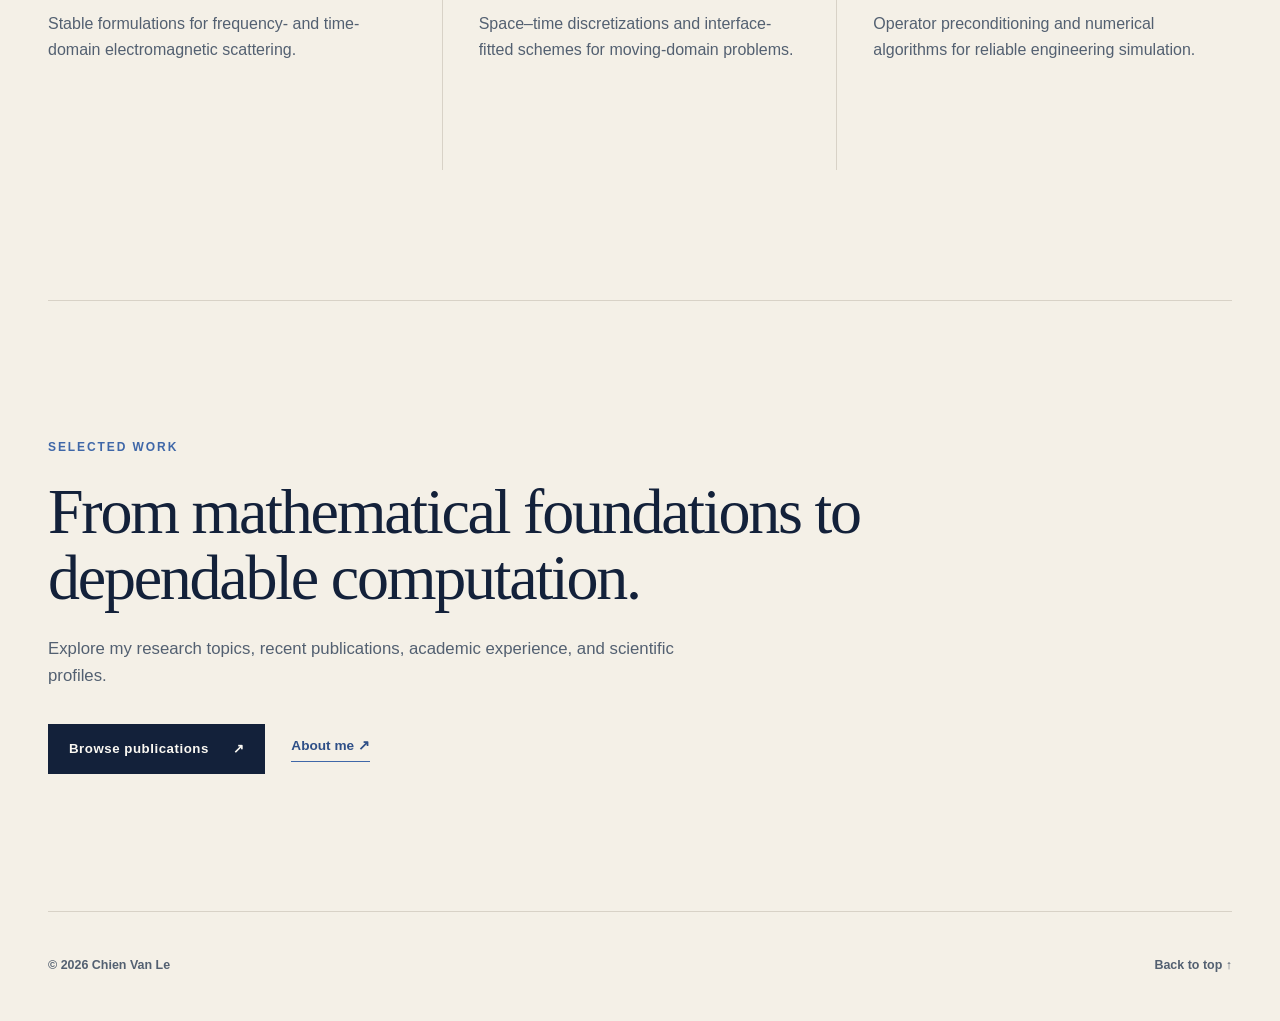
==== commit c736125a: "test" ====
--- a/index.html
+++ b/index.html
@@ -12,7 +12,7 @@
   <body>
     <main>
       <header class="site-header">
-        <a class="brand" href="index.html"><span>Chien Van Le</span><small>Numerical Analyst | Computational Scientist</small></a>
+        <a class="brand" href="index.html"><span>Chien Van Le</span><small>Numerical Analyst & Computational Scientist</small></a>
         <nav aria-label="Main navigation">
           <a class="active" href="index.html" aria-current="page">Home</a>
           <a href="research.html">Research</a>
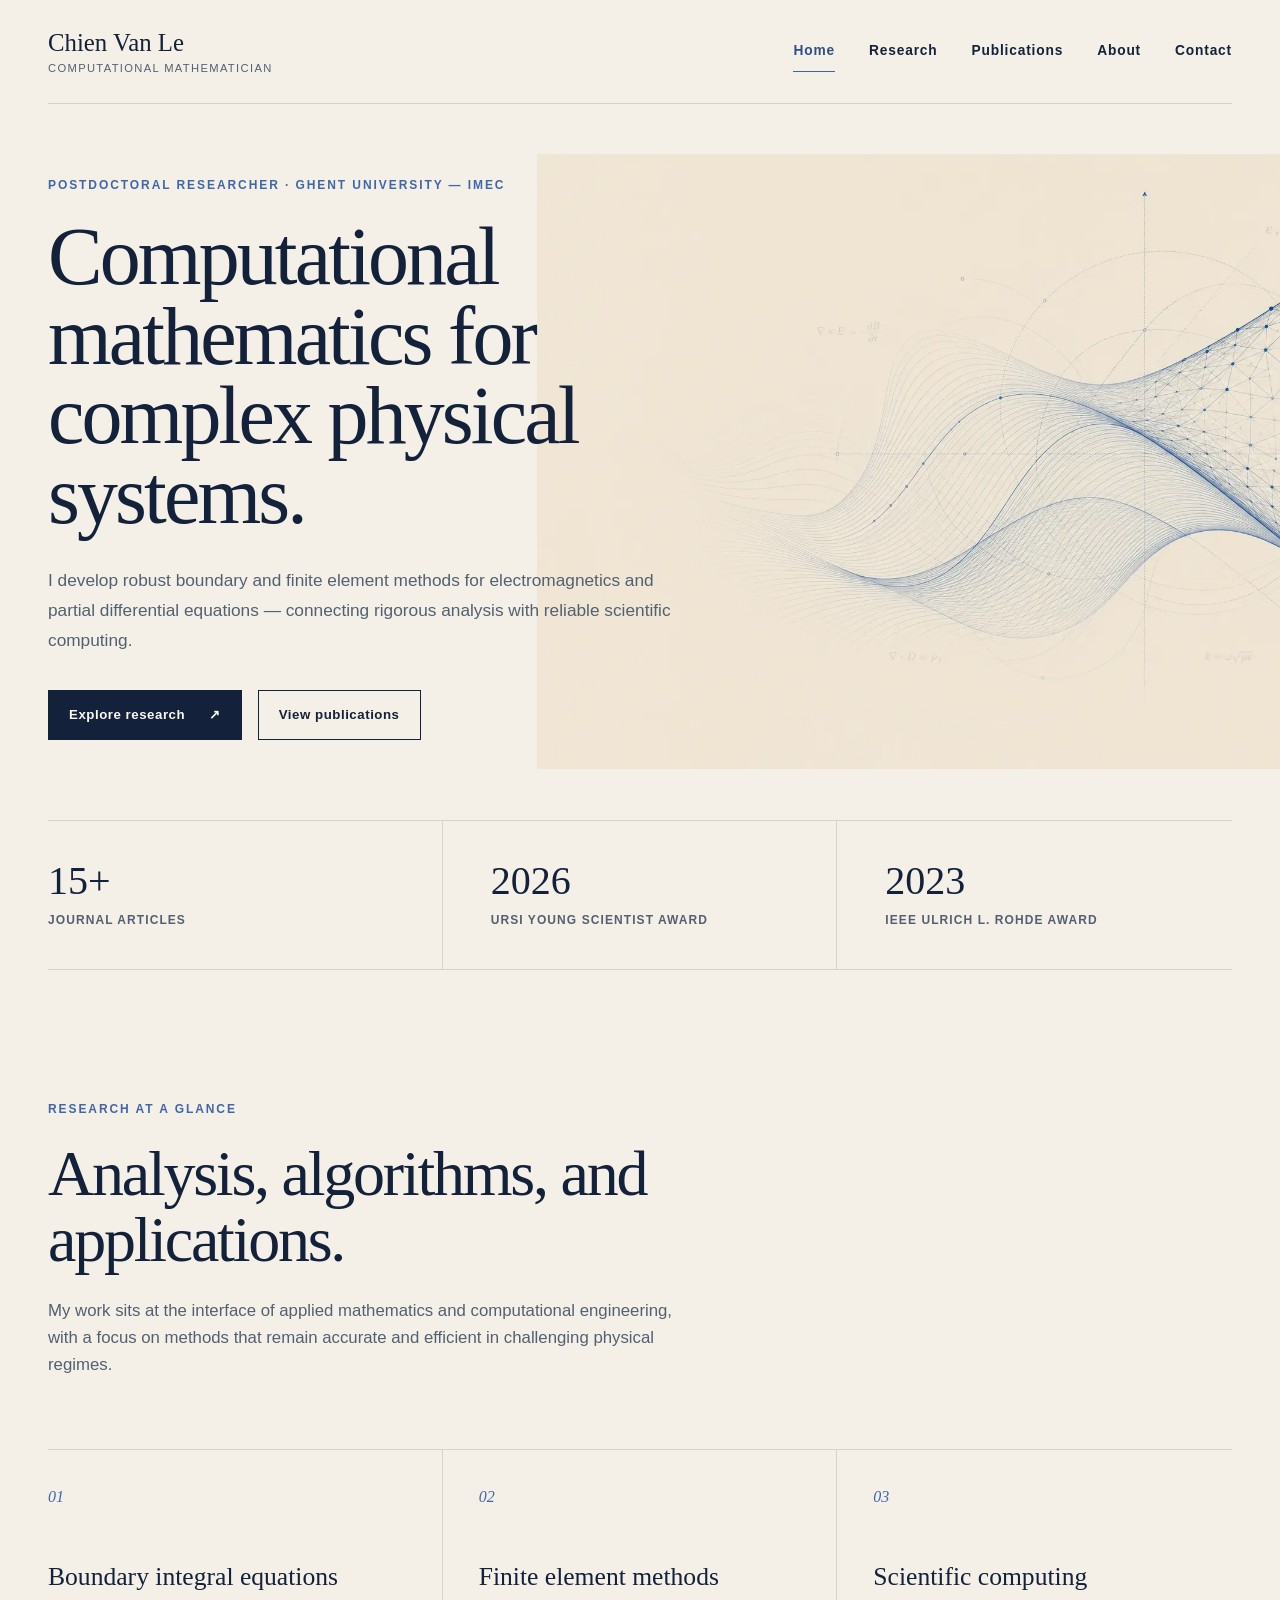
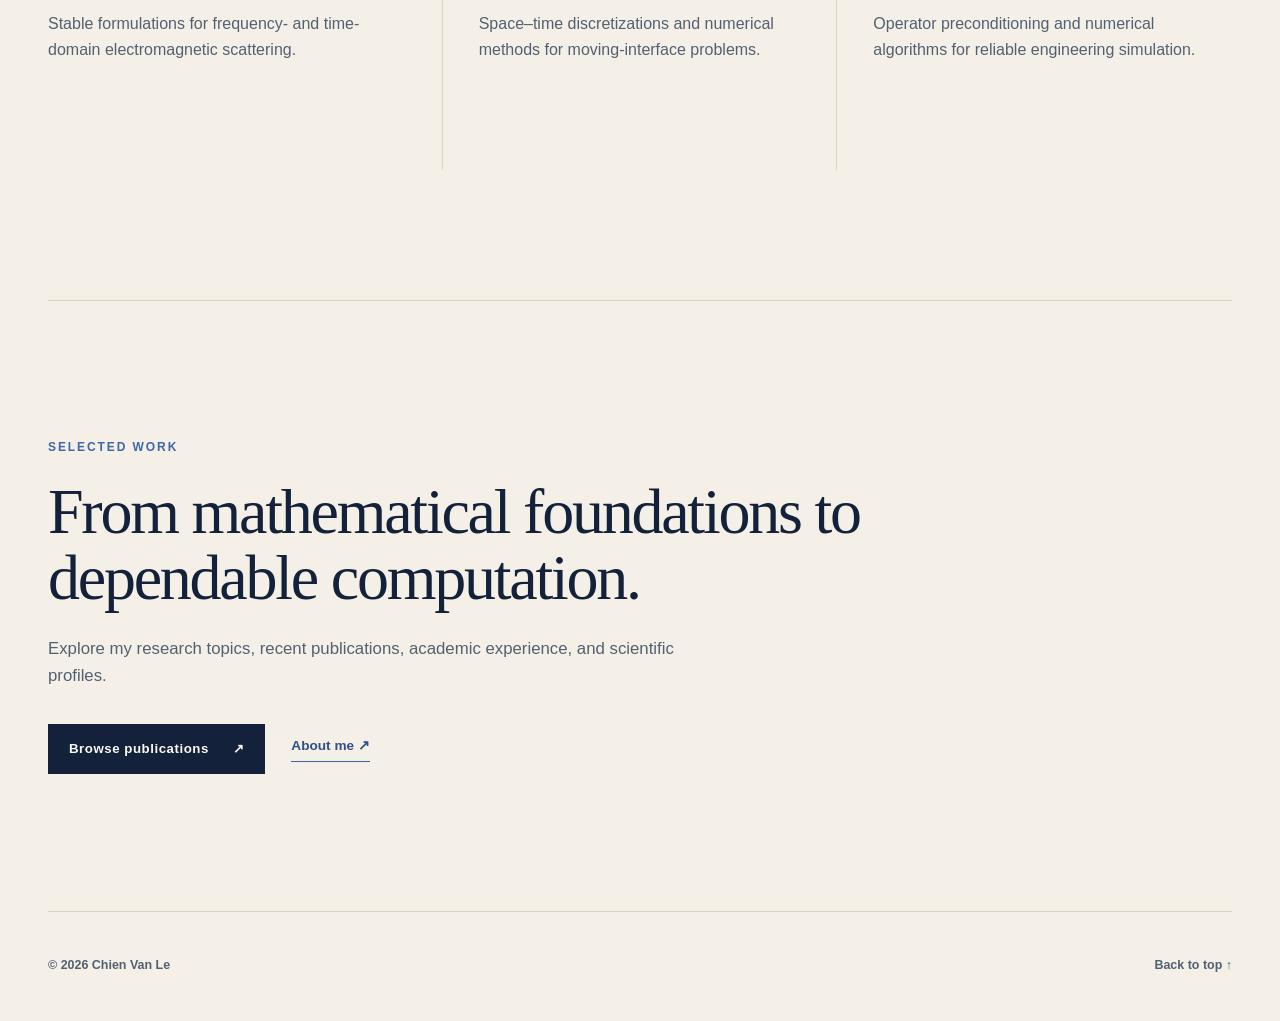
==== commit c44529a0: "update" ====
--- a/index.html
+++ b/index.html
@@ -12,7 +12,7 @@
   <body>
     <main>
       <header class="site-header">
-        <a class="brand" href="index.html"><span>Chien Van Le</span><small>Numerical Analyst & Computational Scientist</small></a>
+        <a class="brand" href="index.html"><span>Chien Van Le</span><small>Computational mathematician</small></a>
         <nav aria-label="Main navigation">
           <a class="active" href="index.html" aria-current="page">Home</a>
           <a href="research.html">Research</a>
@@ -58,7 +58,7 @@
         </div>
         <div class="research-grid">
           <article><span>01</span><h3>Boundary integral equations</h3><p>Stable formulations for frequency- and time-domain electromagnetic scattering.</p></article>
-          <article><span>02</span><h3>Finite element methods</h3><p>Space–time discretizations and interface-fitted schemes for moving-domain problems.</p></article>
+          <article><span>02</span><h3>Finite element methods</h3><p>Space–time discretizations and numerical methods for moving-interface problems.</p></article>
           <article><span>03</span><h3>Scientific computing</h3><p>Operator preconditioning and numerical algorithms for reliable engineering simulation.</p></article>
         </div>
       </section>
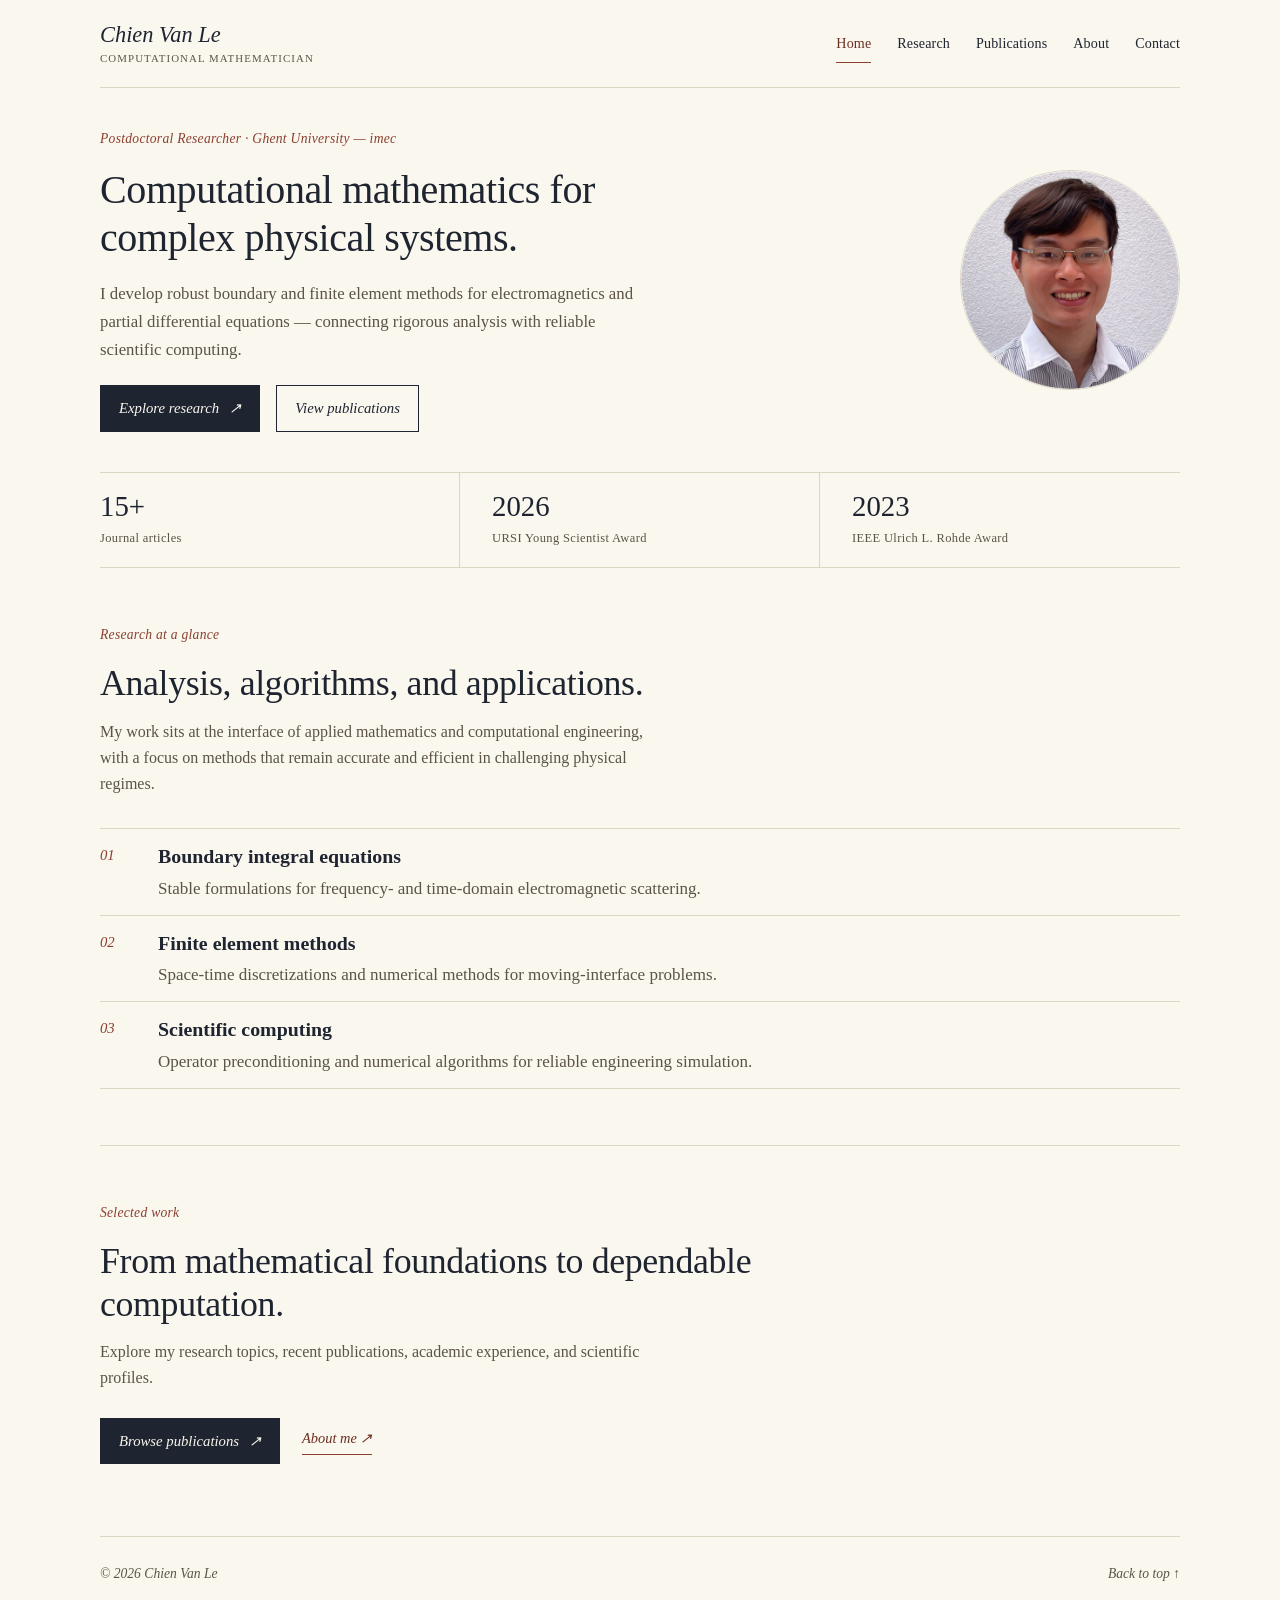
==== commit 78e6b3e7: "improve" ====
--- a/index.html
+++ b/index.html
@@ -4,7 +4,7 @@
     <meta charset="UTF-8" />
     <meta name="viewport" content="width=device-width, initial-scale=1.0" />
     <meta name="description" content="Academic website of Chien Van Le" />
-    <meta name="theme-color" content="#f4f0e7" />
+    <meta name="theme-color" content="#faf7ef" />
     <title>Academic website of Chien Van Le</title>
     <link rel="icon" href="assets/favicon.svg" type="image/svg+xml" />
     <link rel="stylesheet" href="styles.css" />
@@ -35,9 +35,7 @@
             <a class="button secondary" href="publications.html">View publications</a>
           </div>
         </div>
-        <div class="hero-art">
-          <img class="editorial-background" src="assets/editorial-mathematics-hero.webp" alt="" width="1365" height="1024" aria-hidden="true" />
-        </div>
+        <div class="hero-avatar"><img src="assets/profile.jpg" alt="Chien Van Le" /></div>
       </section>
 
       <section class="highlights" aria-label="Career highlights">
@@ -58,7 +56,7 @@
         </div>
         <div class="research-grid">
           <article><span>01</span><h3>Boundary integral equations</h3><p>Stable formulations for frequency- and time-domain electromagnetic scattering.</p></article>
-          <article><span>02</span><h3>Finite element methods</h3><p>Space–time discretizations and numerical methods for moving-interface problems.</p></article>
+          <article><span>02</span><h3>Finite element methods</h3><p>Space-time discretizations and numerical methods for moving-interface problems.</p></article>
           <article><span>03</span><h3>Scientific computing</h3><p>Operator preconditioning and numerical algorithms for reliable engineering simulation.</p></article>
         </div>
       </section>
--- a/styles.css
+++ b/styles.css
@@ -1,13 +1,11 @@
 :root {
-  --ivory: #f4f0e7;
-  --paper: #faf8f2;
-  --ink: #13213a;
-  --ink-soft: #536071;
-  --cobalt: #3f67a8;
-  --cobalt-dark: #2e4f87;
-  --rule: #d8d2c7;
-  --serif: Georgia, "Times New Roman", serif;
-  --sans: Arial, Helvetica, sans-serif;
+  --ivory: #faf7ef;
+  --ink: #1e2430;
+  --ink-soft: #5b5346;
+  --accent: #8a3f2f;
+  --accent-dark: #6c2f22;
+  --rule: #ddd6c5;
+  --serif: Georgia, "Times New Roman", Times, serif;
 }
 
 * {
@@ -26,9 +24,9 @@
   margin: 0;
   background: var(--ivory);
   color: var(--ink);
-  font-family: var(--sans);
-  font-size: 16px;
-  line-height: 1.6;
+  font-family: var(--serif);
+  font-size: 17px;
+  line-height: 1.65;
 }
 
 a {
@@ -43,8 +41,8 @@
 
 button:focus-visible,
 a:focus-visible {
-  outline: 3px solid rgba(63, 103, 168, 0.35);
-  outline-offset: 4px;
+  outline: 2px solid rgba(138, 63, 47, 0.4);
+  outline-offset: 3px;
 }
 
 main {
@@ -57,15 +55,15 @@
 .section,
 .contact-section,
 footer {
-  width: min(100% - 96px, 1280px);
+  width: min(100% - 64px, 1080px);
   margin-inline: auto;
 }
 
 .site-header {
-  min-height: 104px;
   display: flex;
   align-items: center;
   justify-content: space-between;
+  padding: 22px 0;
   border-bottom: 1px solid var(--rule);
 }
 
@@ -77,39 +75,39 @@
 
 .brand span {
   font-family: var(--serif);
-  font-size: 1.55rem;
+  font-style: italic;
+  font-size: 1.4rem;
 }
 
 .brand small {
-  margin-top: 4px;
-  color: var(--ink-soft);
-  font-size: 0.7rem;
-  letter-spacing: 0.12em;
+  margin-top: 3px;
+  color: var(--ink-soft);
+  font-size: 0.68rem;
+  letter-spacing: 0.1em;
   text-transform: uppercase;
 }
 
 nav {
   display: flex;
-  gap: 34px;
+  gap: 26px;
 }
 
 nav a {
   position: relative;
-  font-size: 0.86rem;
-  font-weight: 700;
-  letter-spacing: 0.06em;
+  font-size: 0.88rem;
+  letter-spacing: 0.01em;
 }
 
 nav a::after {
   content: "";
   position: absolute;
   right: 0;
-  bottom: -9px;
+  bottom: -8px;
   left: 0;
   height: 1px;
-  background: var(--cobalt);
+  background: var(--accent);
   transform: scaleX(0);
-  transition: transform 220ms ease;
+  transition: transform 200ms ease;
 }
 
 nav a:hover::after {
@@ -117,7 +115,7 @@
 }
 
 nav a.active {
-  color: var(--cobalt-dark);
+  color: var(--accent-dark);
 }
 
 nav a.active::after {
@@ -126,27 +124,27 @@
 
 .page-grid {
   display: grid;
-  grid-template-columns: minmax(210px, 0.34fr) minmax(0, 1fr);
-  gap: 80px;
+  grid-template-columns: minmax(180px, 0.28fr) minmax(0, 1fr);
+  gap: 44px;
 }
 
 .page-aside {
   color: var(--ink-soft);
-  font-size: 0.88rem;
+  font-size: 0.92rem;
 }
 
 .page-aside p {
   position: sticky;
-  top: 32px;
+  top: 28px;
 }
 
 .content-stack {
   display: grid;
-  gap: 70px;
+  gap: 28px;
 }
 
 .content-stack > section {
-  padding-bottom: 60px;
+  padding-bottom: 24px;
   border-bottom: 1px solid var(--rule);
 }
 
@@ -156,14 +154,14 @@
 }
 
 .content-stack h2 {
-  margin-bottom: 28px;
-  font-size: clamp(2.3rem, 4vw, 3.8rem);
-  line-height: 1.05;
+  margin-bottom: 12px;
+  font-size: clamp(1.6rem, 2.6vw, 2.1rem);
+  line-height: 1.15;
 }
 
 .content-stack h3 {
   font-family: var(--serif);
-  font-size: 1.45rem;
+  font-size: 1.15rem;
   font-weight: 400;
 }
 
@@ -171,79 +169,89 @@
   margin: 0;
   padding: 0;
   list-style: none;
-  border-top: 1px solid var(--ink);
+  border-top: 1px solid var(--rule);
 }
 
 .clean-list li {
   display: grid;
-  grid-template-columns: 120px 1fr;
-  gap: 28px;
-  padding: 24px 0;
+  grid-template-columns: 108px 1fr;
+  gap: 20px;
+  padding: 10px 0;
   border-bottom: 1px solid var(--rule);
+  line-height: 1.4;
+}
+
+.clean-list h3 {
+  margin: 0 0 3px;
+}
+
+.clean-list p {
+  margin: 0;
+  color: var(--ink-soft);
+}
+
+.clean-list p + p {
+  margin-top: 2px;
 }
 
 .clean-list time {
-  color: var(--cobalt);
-  font-size: 0.75rem;
-  font-weight: 800;
-  letter-spacing: 0.08em;
+  color: var(--accent);
+  font-style: italic;
+  font-size: 0.85rem;
 }
 
 .profile-links {
   display: grid;
   grid-template-columns: repeat(2, minmax(0, 1fr));
-  gap: 12px;
+  gap: 10px;
 }
 
 .profile-links a,
 .contact-card {
-  padding: 22px;
+  padding: 18px 20px;
   border: 1px solid var(--rule);
-  background: rgba(250, 248, 242, 0.42);
+  background: rgba(255, 255, 255, 0.5);
 }
 
 .contact-grid {
   display: grid;
   grid-template-columns: repeat(2, minmax(0, 1fr));
-  gap: 20px;
+  gap: 16px;
 }
 
 .contact-card h3 {
-  margin-bottom: 12px;
+  margin-bottom: 10px;
 }
 
 .contact-card p {
-  margin-bottom: 6px;
+  margin-bottom: 5px;
   color: var(--ink-soft);
 }
 
 .publication-summary {
   color: var(--ink-soft);
   font-size: 0.9rem;
+  font-style: italic;
 }
 
 .hero {
-  min-height: 670px;
-  display: grid;
-  grid-template-columns: minmax(0, 1.08fr) minmax(390px, 0.92fr);
+  display: grid;
+  grid-template-columns: minmax(0, 1fr) auto;
   align-items: center;
-  position: relative;
+  gap: 48px;
 }
 
 .hero-copy {
-  position: relative;
-  z-index: 2;
-  padding: 72px 0 80px;
-  animation: reveal 700ms ease both;
+  padding: 40px 0;
+  animation: reveal 600ms ease both;
 }
 
 .eyebrow {
-  margin: 0 0 22px;
-  color: var(--cobalt);
-  font-size: 0.75rem;
-  font-weight: 800;
-  letter-spacing: 0.16em;
-  text-transform: uppercase;
+  margin: 0 0 16px;
+  color: var(--accent);
+  font-style: italic;
+  font-size: 0.85rem;
+  letter-spacing: 0.02em;
 }
 
 h1,
@@ -257,22 +265,22 @@
 h2 {
   font-family: var(--serif);
   font-weight: 400;
-  letter-spacing: -0.035em;
+  letter-spacing: -0.01em;
 }
 
 h1 {
-  max-width: 800px;
-  margin-bottom: 30px;
-  font-size: clamp(4rem, 6.4vw, 6rem);
-  line-height: 0.97;
+  max-width: 620px;
+  margin-bottom: 18px;
+  font-size: clamp(1.9rem, 3.2vw, 2.5rem);
+  line-height: 1.2;
 }
 
 .intro {
-  max-width: 680px;
-  margin-bottom: 34px;
-  color: var(--ink-soft);
-  font-size: 1.08rem;
-  line-height: 1.75;
+  max-width: 560px;
+  margin-bottom: 22px;
+  color: var(--ink-soft);
+  font-size: 1.05rem;
+  line-height: 1.65;
 }
 
 .hero-actions,
@@ -284,94 +292,54 @@
 }
 
 .button {
-  min-height: 50px;
   display: inline-flex;
   align-items: center;
   justify-content: center;
-  gap: 24px;
-  padding: 12px 20px;
+  gap: 10px;
+  padding: 10px 18px;
   border: 1px solid var(--ink);
-  font-size: 0.83rem;
-  font-weight: 800;
-  letter-spacing: 0.04em;
+  font-family: var(--serif);
+  font-style: italic;
+  font-size: 0.92rem;
   transition:
-    background 220ms ease,
-    color 220ms ease,
-    transform 220ms ease;
-}
-
-.button:hover {
-  transform: translateY(-2px);
+    background 200ms ease,
+    color 200ms ease,
+    border-color 200ms ease;
 }
 
 .button.primary {
   background: var(--ink);
-  color: var(--paper);
+  color: var(--ivory);
 }
 
 .button.primary:hover {
-  background: var(--cobalt-dark);
-  border-color: var(--cobalt-dark);
+  background: var(--accent-dark);
+  border-color: var(--accent-dark);
 }
 
 .button.secondary:hover {
-  background: rgba(63, 103, 168, 0.08);
-}
-
-.hero-art {
-  width: 820px;
-  height: 680px;
-  margin-left: -150px;
-  display: grid;
-  place-items: center;
-  pointer-events: none;
-}
-
-.editorial-background {
+  background: rgba(138, 63, 47, 0.08);
+}
+
+.hero-avatar {
+  width: 220px;
+  height: 220px;
+  border-radius: 50%;
+  border: 1px solid var(--rule);
+  background: #efe6d3;
+  overflow: hidden;
+  flex-shrink: 0;
+}
+
+.hero-avatar img {
   width: 100%;
   height: 100%;
   display: block;
-  object-fit: contain;
-  mix-blend-mode: multiply;
-}
-
-.field-lines {
-  width: 100%;
-  height: 100%;
-  overflow: visible;
-}
-
-.field-lines .contours,
-.field-lines .mesh {
-  fill: none;
-  stroke: var(--cobalt);
-  stroke-width: 1;
-  vector-effect: non-scaling-stroke;
-}
-
-.field-lines .contours {
-  opacity: 0.36;
-  stroke-width: 1.2;
-}
-
-.field-lines .mesh {
-  opacity: 0.2;
-}
-
-.field-lines .nodes {
-  fill: var(--cobalt);
-  opacity: 0.48;
-}
-
-.field-lines text {
-  fill: var(--cobalt);
-  font-family: var(--serif);
-  font-size: 14px;
-  opacity: 0.52;
+  object-fit: cover;
+  object-position: center;
 }
 
 .highlights {
-  min-height: 150px;
   display: grid;
   grid-template-columns: repeat(3, 1fr);
   border-top: 1px solid var(--rule);
@@ -382,7 +350,7 @@
   display: flex;
   flex-direction: column;
   justify-content: center;
-  padding: 28px 48px;
+  padding: 18px 32px;
   border-right: 1px solid var(--rule);
 }
 
@@ -396,128 +364,72 @@
 
 .highlights strong {
   font-family: var(--serif);
-  font-size: 2.5rem;
+  font-size: 1.8rem;
   font-weight: 400;
   line-height: 1.1;
 }
 
 .highlights span {
-  margin-top: 8px;
-  color: var(--ink-soft);
-  font-size: 0.75rem;
-  font-weight: 800;
-  letter-spacing: 0.09em;
-  text-transform: uppercase;
+  margin-top: 6px;
+  color: var(--ink-soft);
+  font-size: 0.78rem;
+  letter-spacing: 0.03em;
 }
 
 .section {
-  padding-block: 130px;
+  padding-block: 56px;
   border-bottom: 1px solid var(--rule);
 }
 
 .section-heading {
-  max-width: 780px;
-  margin-bottom: 70px;
-}
-
-.section-heading.compact {
-  max-width: 720px;
+  max-width: 640px;
+  margin-bottom: 30px;
 }
 
 .section-heading h2,
 .contact-section h2 {
-  margin-bottom: 24px;
-  font-size: clamp(3rem, 5vw, 5rem);
-  line-height: 1.04;
+  margin-bottom: 14px;
+  font-size: clamp(1.7rem, 2.8vw, 2.3rem);
+  line-height: 1.18;
 }
 
 .section-heading > p:last-child {
-  max-width: 650px;
-  color: var(--ink-soft);
-  font-size: 1.05rem;
+  max-width: 560px;
+  color: var(--ink-soft);
+  font-size: 1rem;
 }
 
 .research-grid {
-  display: grid;
-  grid-template-columns: repeat(3, 1fr);
   border-top: 1px solid var(--rule);
 }
 
 .research-grid article {
-  min-height: 320px;
-  padding: 34px 36px 34px 0;
-  border-right: 1px solid var(--rule);
-}
-
-.research-grid article + article {
-  padding-left: 36px;
-}
-
-.research-grid article:last-child {
-  padding-right: 0;
-  border-right: 0;
+  display: grid;
+  grid-template-columns: 40px minmax(0, 1fr);
+  column-gap: 18px;
+  padding: 14px 0;
+  border-bottom: 1px solid var(--rule);
+  line-height: 1.4;
 }
 
 .research-grid article > span {
-  color: var(--cobalt);
-  font-family: var(--serif);
-  font-style: italic;
-}
-
-.research-grid h3,
-.timeline-list h3,
-.publication-list h3,
-.experience-columns article h3 {
-  font-family: var(--serif);
-  font-size: 1.6rem;
-  font-weight: 400;
-  line-height: 1.25;
+  grid-column: 1;
+  grid-row: 1 / 3;
+  padding-top: 2px;
+  color: var(--accent);
+  font-style: italic;
+  font-size: 0.92rem;
 }
 
 .research-grid h3 {
-  margin: 52px 0 18px;
-}
-
-.research-grid p,
-.timeline-list p,
-.publication-list p,
-.experience-columns p {
-  color: var(--ink-soft);
-}
-
-.awards-section {
-  display: grid;
-  grid-template-columns: minmax(300px, 0.8fr) minmax(460px, 1.2fr);
-  gap: 80px;
-}
-
-.timeline-list {
-  border-top: 1px solid var(--rule);
-}
-
-.timeline-list article {
-  display: grid;
-  grid-template-columns: 80px 1fr;
-  gap: 24px;
-  padding: 26px 0;
-  border-bottom: 1px solid var(--rule);
-}
-
-.timeline-list time,
-.experience-columns time {
-  color: var(--cobalt);
-  font-size: 0.76rem;
-  font-weight: 800;
-  letter-spacing: 0.08em;
-  text-transform: uppercase;
-}
-
-.timeline-list h3 {
-  margin-bottom: 8px;
-}
-
-.timeline-list p {
-  margin-bottom: 0;
+  grid-column: 2;
+  margin: 0 0 6px;
+}
+
+.research-grid p {
+  grid-column: 2;
+  margin: 0;
+  color: var(--ink-soft);
 }
 
 .publication-heading {
@@ -525,38 +437,37 @@
   display: flex;
   align-items: end;
   justify-content: space-between;
-  gap: 40px;
+  gap: 32px;
 }
 
 .text-link {
-  padding-bottom: 4px;
-  border-bottom: 1px solid var(--cobalt);
-  color: var(--cobalt-dark);
-  font-size: 0.85rem;
-  font-weight: 800;
+  padding-bottom: 3px;
+  border-bottom: 1px solid var(--accent);
+  color: var(--accent-dark);
+  font-style: italic;
+  font-size: 0.9rem;
 }
 
 .publication-filters {
   display: flex;
   gap: 8px;
-  margin-bottom: 30px;
+  margin-bottom: 24px;
 }
 
 .publication-filters button {
-  padding: 9px 16px;
+  padding: 7px 15px;
   border: 1px solid var(--rule);
   background: transparent;
   color: var(--ink-soft);
   cursor: pointer;
-  font: 700 0.75rem var(--sans);
-  letter-spacing: 0.05em;
+  font: italic 0.85rem var(--serif);
 }
 
 .publication-filters button:hover,
 .publication-filters button.active {
   border-color: var(--ink);
   background: var(--ink);
-  color: var(--paper);
+  color: var(--ivory);
 }
 
 .publication-list {
@@ -565,30 +476,43 @@
 
 .publication-list article {
   display: grid;
-  grid-template-columns: 160px 1fr;
-  gap: 32px;
-  padding: 28px 0;
+  grid-template-columns: 130px 1fr;
+  gap: 24px;
+  padding: 10px 0;
   border-bottom: 1px solid var(--rule);
+  line-height: 1.3;
 }
 
 .publication-meta {
   display: flex;
-  gap: 14px;
-  color: var(--cobalt);
-  font-size: 0.72rem;
-  font-weight: 800;
-  letter-spacing: 0.07em;
-  text-transform: uppercase;
+  gap: 12px;
+  color: var(--accent);
+  font-style: italic;
+  font-size: 0.82rem;
 }
 
 .publication-list h3 {
-  margin-bottom: 9px;
-  font-size: 1.35rem;
+  margin-bottom: 3px;
+  font-size: 0.98rem;
+  font-weight: 700;
+}
+
+.publication-list h3 a {
+  text-underline-offset: 2px;
+}
+
+.publication-list h3 a:hover {
+  text-decoration: underline;
+  color: var(--accent-dark);
 }
 
 .publication-list p {
-  margin-bottom: 4px;
-  font-size: 0.9rem;
+  margin-bottom: 2px;
+  font-size: 0.92rem;
+}
+
+.publication-list p:last-child {
+  margin-bottom: 0;
 }
 
 .publication-list .venue {
@@ -596,83 +520,40 @@
   font-style: italic;
 }
 
-.experience-columns {
-  display: grid;
-  grid-template-columns: 1fr 1fr;
-  gap: 100px;
-}
-
-.column-label {
-  margin: 0 0 26px;
-  padding-bottom: 12px;
-  border-bottom: 1px solid var(--ink);
-  color: var(--cobalt);
-  font-size: 0.75rem;
-  letter-spacing: 0.1em;
-  text-transform: uppercase;
-}
-
-.experience-columns article {
-  padding: 0 0 28px 110px;
-  position: relative;
-}
-
-.experience-columns time {
-  position: absolute;
-  left: 0;
-  top: 5px;
-}
-
-.experience-columns article h3 {
-  margin-bottom: 5px;
-}
-
-.experience-columns article p {
-  margin-bottom: 5px;
-}
-
-.experience-columns .detail {
-  font-family: var(--serif);
-  font-style: italic;
-}
-
 .contact-section {
-  min-height: 610px;
-  display: flex;
-  flex-direction: column;
-  justify-content: center;
+  padding-block: 56px 72px;
 }
 
 .contact-section h2 {
-  max-width: 930px;
+  max-width: 760px;
 }
 
 .contact-section > p:not(.eyebrow) {
-  max-width: 650px;
-  margin-bottom: 34px;
-  color: var(--ink-soft);
-  font-size: 1.05rem;
+  max-width: 560px;
+  margin-bottom: 26px;
+  color: var(--ink-soft);
+  font-size: 1rem;
 }
 
 .contact-actions {
-  gap: 26px;
+  gap: 22px;
 }
 
 footer {
-  min-height: 110px;
   display: flex;
   align-items: center;
   justify-content: space-between;
+  padding: 26px 0;
   border-top: 1px solid var(--rule);
   color: var(--ink-soft);
-  font-size: 0.78rem;
-  font-weight: 700;
+  font-style: italic;
+  font-size: 0.85rem;
 }
 
 @keyframes reveal {
   from {
     opacity: 0;
-    transform: translateY(14px);
+    transform: translateY(10px);
   }
   to {
     opacity: 1;
@@ -680,104 +561,67 @@
   }
 }
 
-@media (max-width: 980px) {
-  .site-header,
-  .hero,
-  .highlights,
-  .section,
-  .contact-section,
-  footer {
-    width: min(100% - 48px, 1280px);
-  }
-
-  .hero {
-    min-height: 710px;
-    grid-template-columns: 1fr;
-  }
-
-  .hero-copy {
-    max-width: 760px;
-  }
-
-  .hero-art {
-    position: absolute;
-    right: -250px;
-    bottom: -70px;
-    z-index: 0;
-    opacity: 0.48;
-  }
-
-  .research-grid,
-  .awards-section,
-  .experience-columns,
+@media (max-width: 860px) {
   .page-grid {
     grid-template-columns: 1fr;
-  }
-
-  .research-grid article,
-  .research-grid article + article {
-    min-height: auto;
-    padding: 34px 0;
-    border-right: 0;
-    border-bottom: 1px solid var(--rule);
-  }
-
-  .research-grid h3 {
-    margin-top: 24px;
-  }
-
-  .awards-section,
-  .experience-columns,
-  .page-grid {
-    gap: 50px;
+    gap: 32px;
   }
 
   .page-aside p {
     position: static;
-    max-width: 650px;
-  }
-}
-
-@media (max-width: 720px) {
-  .site-header {
-    min-height: 86px;
-  }
-
-  .brand span {
-    font-size: 1.3rem;
-  }
-
-  .brand small,
-  nav a:not(:last-child) {
-    display: none;
-  }
-
-  nav {
-    gap: 16px;
-    overflow-x: auto;
-  }
-
-  nav a {
-    white-space: nowrap;
-  }
-
-  nav a:not(:last-child) {
-    display: block;
-  }
-
+    max-width: 640px;
+  }
+
+  .hero {
+    grid-template-columns: 1fr;
+    text-align: center;
+  }
+
+  .hero-copy {
+    padding: 32px 0 8px;
+  }
+
+  .intro,
+  h1 {
+    margin-inline: auto;
+  }
+
+  .hero-actions {
+    justify-content: center;
+  }
+
+  .hero-avatar {
+    order: -1;
+    margin-inline: auto;
+    width: 116px;
+    height: 116px;
+  }
+}
+
+@media (max-width: 640px) {
   .site-header {
     align-items: flex-start;
     flex-direction: column;
-    gap: 20px;
-    padding: 22px 0;
-  }
-
-  h1 {
-    font-size: clamp(3.25rem, 15vw, 4.7rem);
-  }
-
-  .hero {
-    min-height: 720px;
+    gap: 14px;
+    padding: 18px 0;
+  }
+
+  nav {
+    gap: 14px;
+    overflow-x: auto;
+    width: 100%;
+  }
+
+  nav a {
+    white-space: nowrap;
+  }
+
+  .section {
+    padding-block: 40px;
+  }
+
+  .contact-section {
+    padding-block: 40px 48px;
   }
 
   .highlights {
@@ -786,23 +630,13 @@
 
   .highlights div,
   .highlights div:first-child {
-    min-height: 118px;
-    padding: 24px 0;
+    padding: 16px 0;
     border-right: 0;
     border-bottom: 1px solid var(--rule);
   }
 
   .highlights div:last-child {
     border-bottom: 0;
-  }
-
-  .section {
-    padding-block: 90px;
-  }
-
-  .section-heading h2,
-  .contact-section h2 {
-    font-size: clamp(2.8rem, 13vw, 4.2rem);
   }
 
   .publication-heading {
@@ -813,37 +647,24 @@
   .publication-filters {
     max-width: 100%;
     overflow-x: auto;
-    padding-bottom: 8px;
+    padding-bottom: 6px;
   }
 
   .publication-filters button {
     white-space: nowrap;
   }
 
-  .publication-list article {
+  .publication-list article,
+  .clean-list li,
+  .research-grid article {
     grid-template-columns: 1fr;
-    gap: 12px;
-  }
-
-  .experience-columns article {
-    padding-left: 0;
-  }
-
-  .experience-columns time {
-    position: static;
-    display: block;
-    margin-bottom: 8px;
-  }
-
-  .contact-section {
-    min-height: 570px;
-  }
-
-  footer {
-    min-height: 100px;
-  }
-
-  .clean-list li,
+    gap: 6px;
+  }
+
+  .research-grid article > span {
+    grid-row: 1;
+  }
+
   .profile-links,
   .contact-grid {
     grid-template-columns: 1fr;
